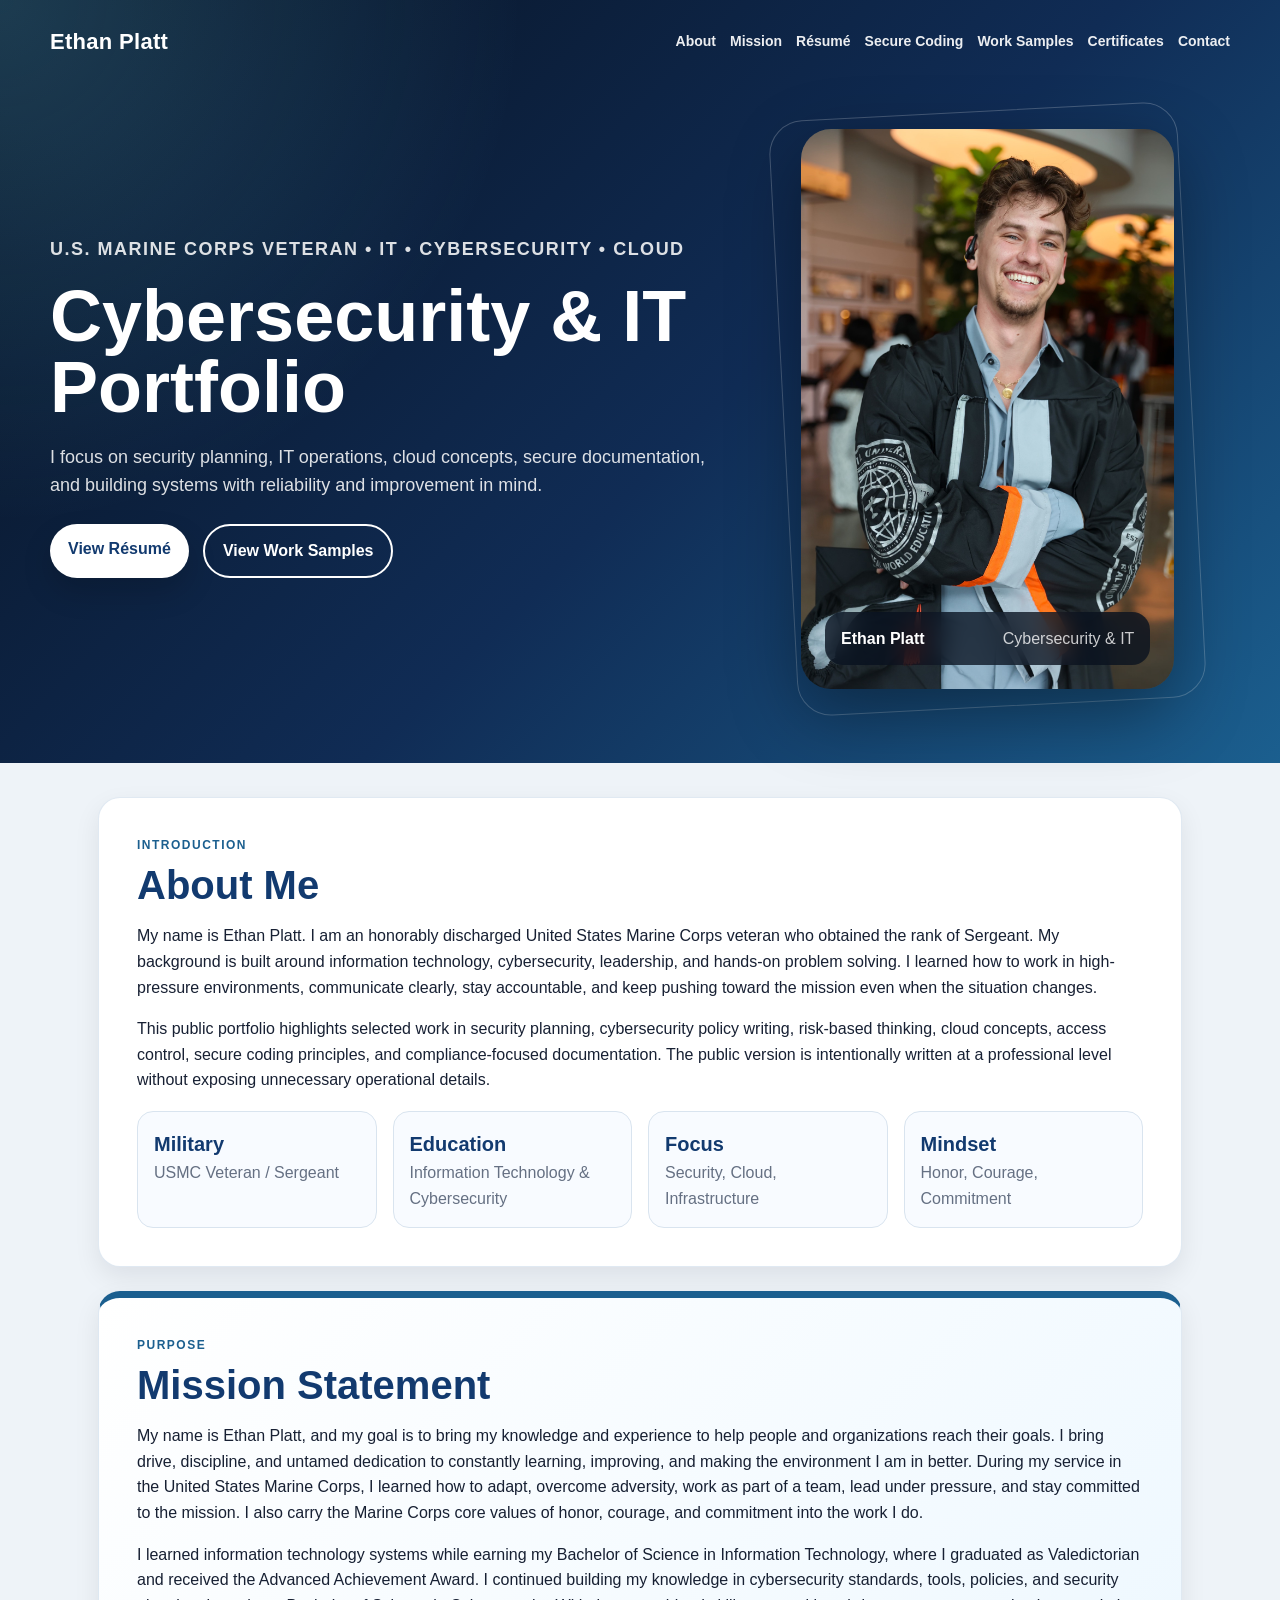
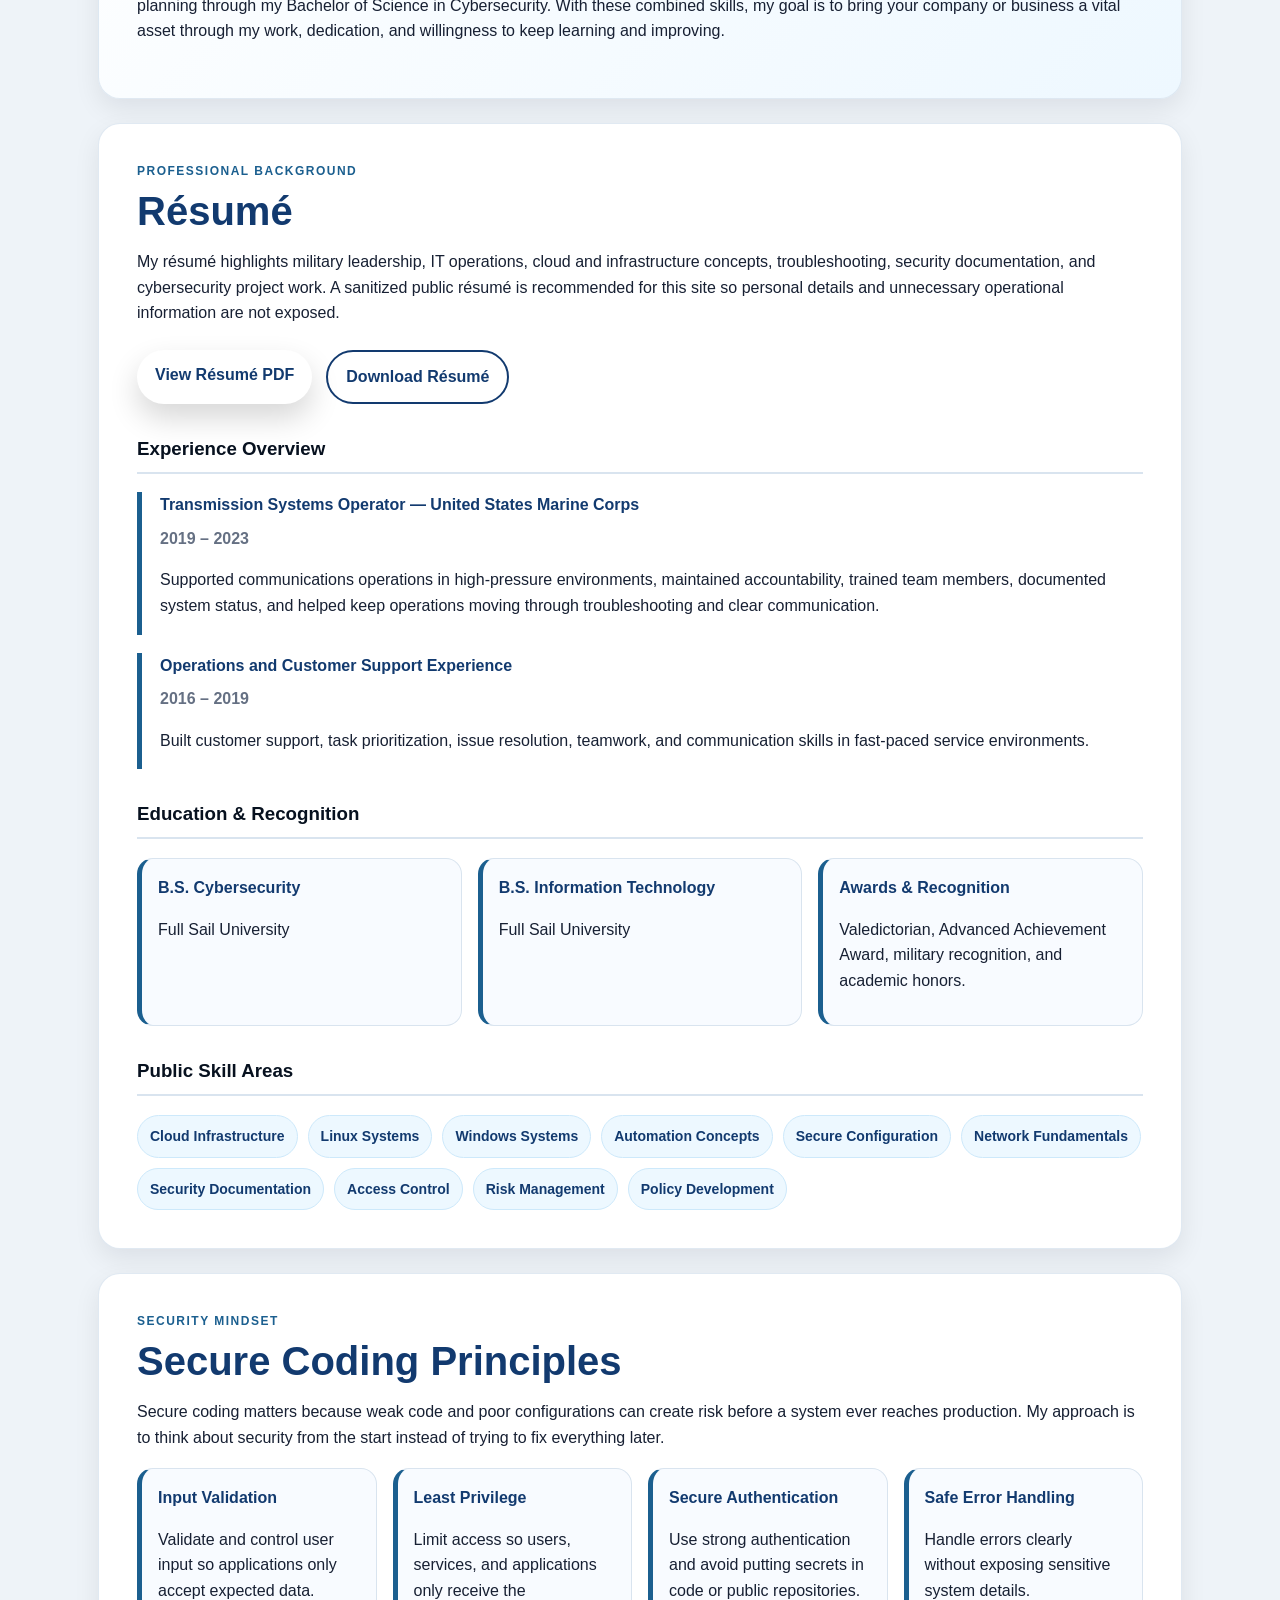
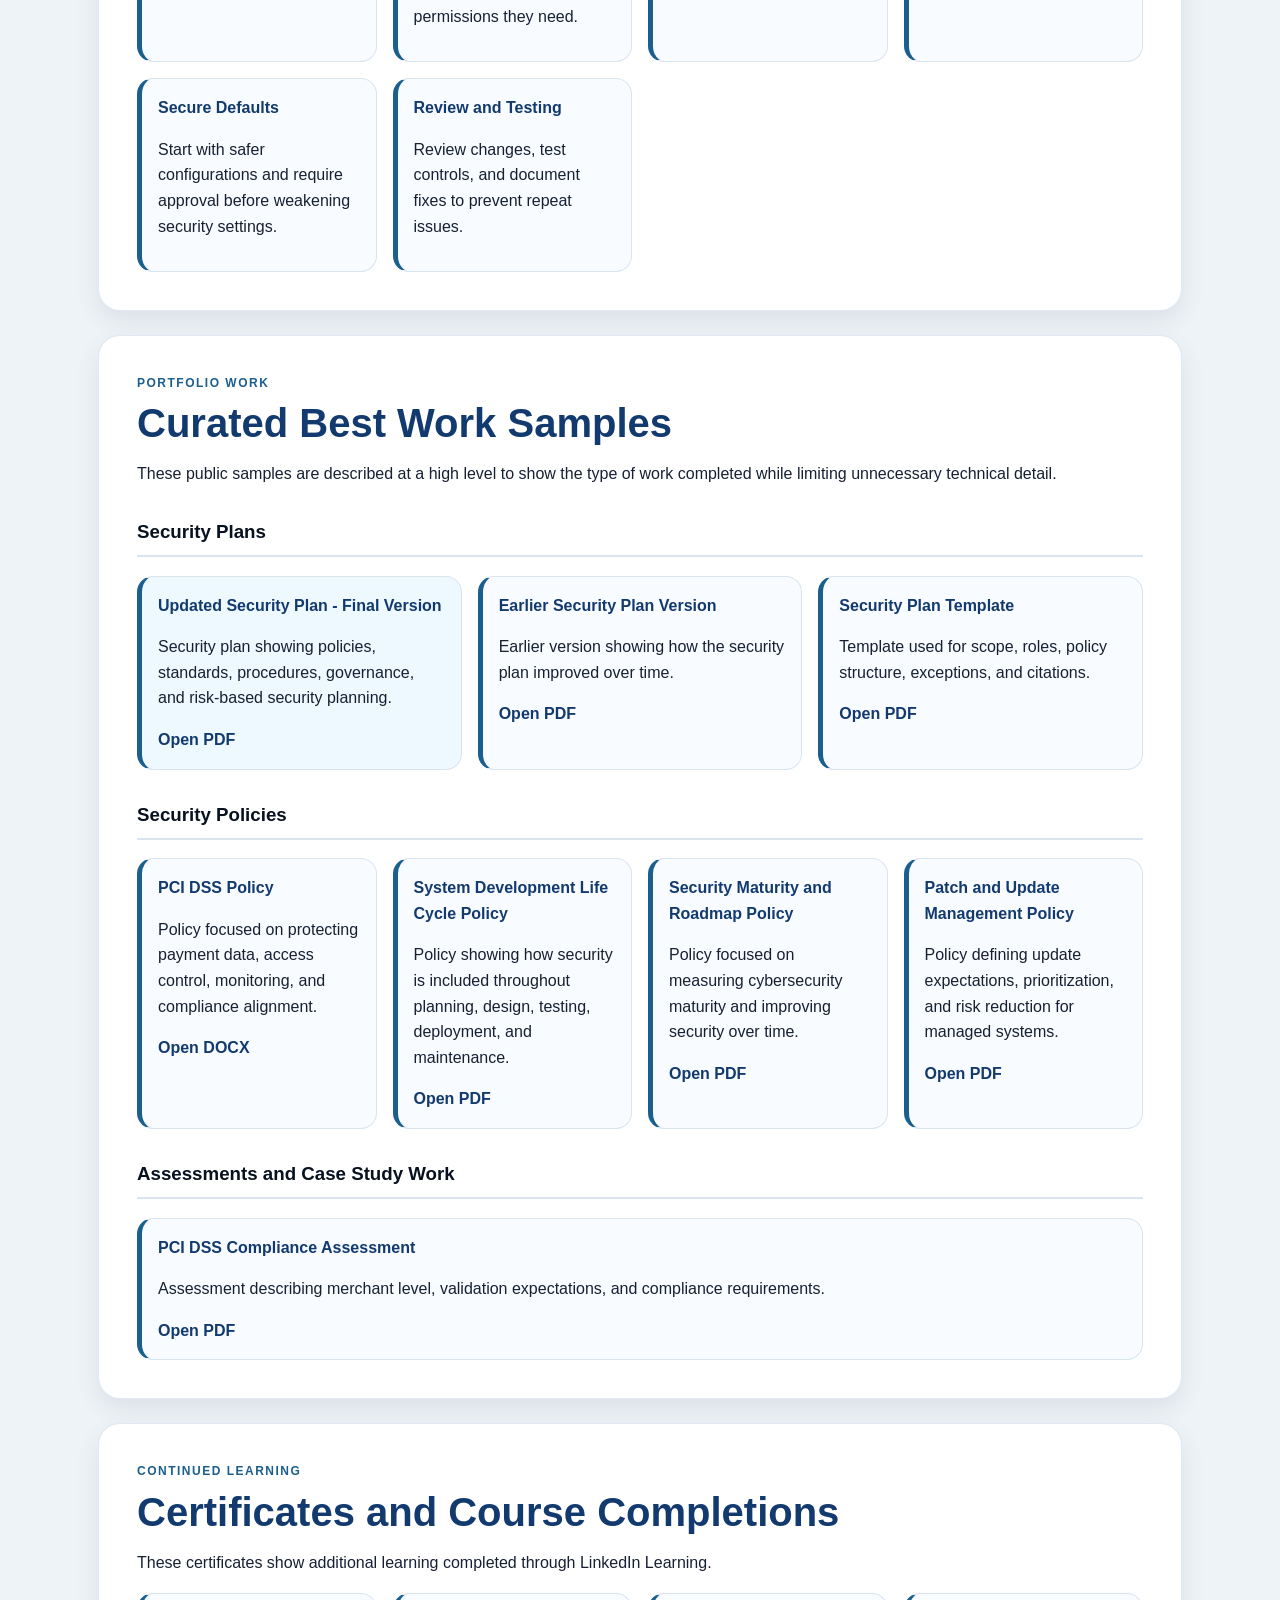
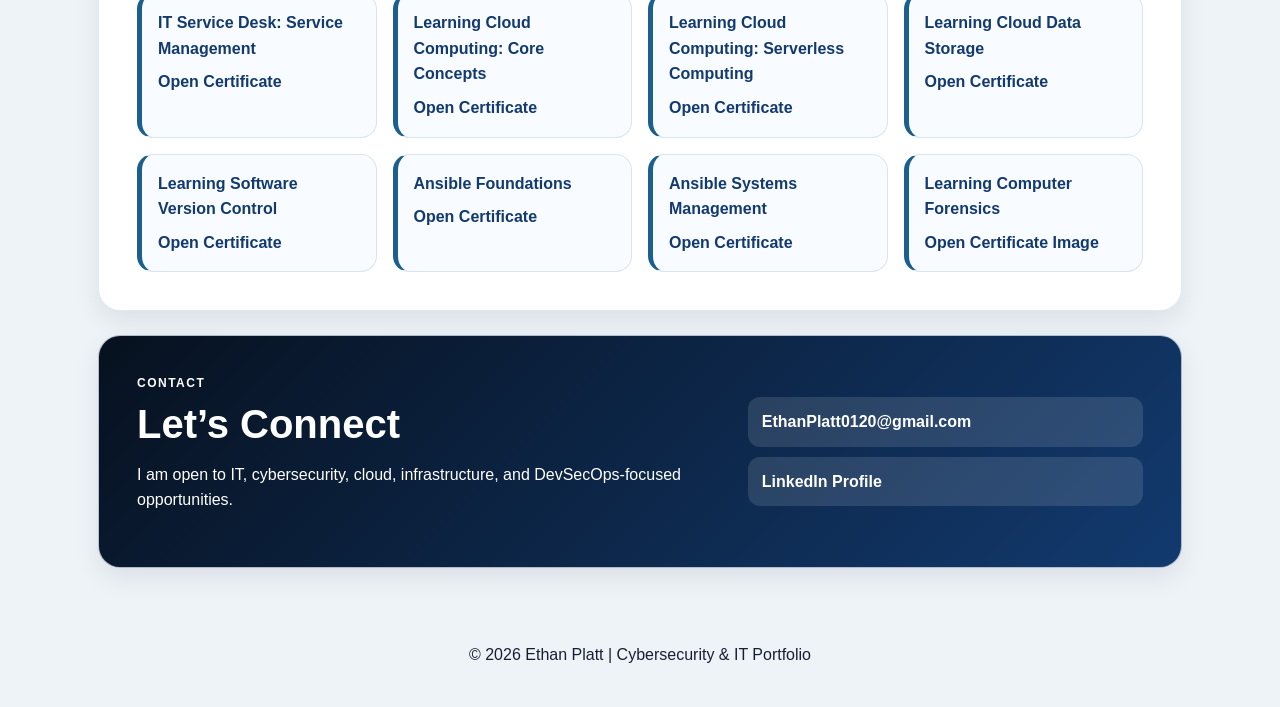
==== index.html @ 7f1f91c4 "Add files via upload" ====
<!DOCTYPE html>
<html lang="en">
<head>
  <meta charset="UTF-8" />
  <meta name="viewport" content="width=device-width, initial-scale=1.0" />
  <title>Ethan Platt | Cybersecurity & IT Portfolio</title>
  <meta name="description" content="Public cybersecurity and IT portfolio for Ethan Platt." />
  <link rel="stylesheet" href="style.css" />
</head>

<body>
  <header class="hero" id="top">
    <nav class="nav">
      <a class="brand" href="#top">Ethan Platt</a>
      <div class="nav-links">
        <a href="#about">About</a>
        <a href="#mission">Mission</a>
        <a href="#resume">Résumé</a>
        <a href="#secure-coding">Secure Coding</a>
        <a href="#work">Work Samples</a>
        <a href="#certificates">Certificates</a>
        <a href="#contact">Contact</a>
      </div>
    </nav>

    <section class="hero-grid">
      <div class="hero-text">
        <p class="eyebrow">U.S. Marine Corps Veteran • IT • Cybersecurity • Cloud</p>
        <h1>Cybersecurity & IT Portfolio</h1>
        <p>
          I focus on security planning, IT operations, cloud concepts, secure documentation,
          and building systems with reliability and improvement in mind.
        </p>
        <div class="hero-actions">
          <a class="btn primary" href="#resume">View Résumé</a>
          <a class="btn secondary" href="#work">View Work Samples</a>
        </div>
      </div>

      <div class="hero-photo-card">
        <img src="AT-7689.jpg" alt="Ethan Platt professional graduation photo" />
        <div class="photo-caption">
          <strong>Ethan Platt</strong>
          <span>Cybersecurity & IT</span>
        </div>
      </div>
    </section>
  </header>

  <main>
    <section id="about" class="card">
      <p class="section-kicker">Introduction</p>
      <h2>About Me</h2>
      <p>
        My name is Ethan Platt. I am an honorably discharged United States Marine Corps veteran
        who obtained the rank of Sergeant. My background is built around information technology,
        cybersecurity, leadership, and hands-on problem solving. I learned how to work in
        high-pressure environments, communicate clearly, stay accountable, and keep pushing toward
        the mission even when the situation changes.
      </p>
      <p>
        This public portfolio highlights selected work in security planning, cybersecurity policy writing,
        risk-based thinking, cloud concepts, access control, secure coding principles, and compliance-focused
        documentation. The public version is intentionally written at a professional level without exposing
        unnecessary operational details.
      </p>

      <div class="quick-grid">
        <div><strong>Military</strong><span>USMC Veteran / Sergeant</span></div>
        <div><strong>Education</strong><span>Information Technology & Cybersecurity</span></div>
        <div><strong>Focus</strong><span>Security, Cloud, Infrastructure</span></div>
        <div><strong>Mindset</strong><span>Honor, Courage, Commitment</span></div>
      </div>
    </section>

    <section id="mission" class="card accent-card">
      <p class="section-kicker">Purpose</p>
      <h2>Mission Statement</h2>
      <p>
        My name is Ethan Platt, and my goal is to bring my knowledge and experience to help people
        and organizations reach their goals. I bring drive, discipline, and untamed dedication to
        constantly learning, improving, and making the environment I am in better. During my service
        in the United States Marine Corps, I learned how to adapt, overcome adversity, work as part of
        a team, lead under pressure, and stay committed to the mission. I also carry the Marine Corps
        core values of honor, courage, and commitment into the work I do.
      </p>
      <p>
        I learned information technology systems while earning my Bachelor of Science in Information
        Technology, where I graduated as Valedictorian and received the Advanced Achievement Award.
        I continued building my knowledge in cybersecurity standards, tools, policies, and security
        planning through my Bachelor of Science in Cybersecurity. With these combined skills, my goal
        is to bring your company or business a vital asset through my work, dedication, and willingness
        to keep learning and improving.
      </p>
    </section>

    <section id="resume" class="card">
      <p class="section-kicker">Professional Background</p>
      <h2>Résumé</h2>
      <p>
        My résumé highlights military leadership, IT operations, cloud and infrastructure concepts,
        troubleshooting, security documentation, and cybersecurity project work. A sanitized public résumé
        is recommended for this site so personal details and unnecessary operational information are not exposed.
      </p>

      <div class="resume-buttons">
        <a class="btn primary" href="Ethan_Platt_Resume_2026_Full.pdf" target="_blank">View Résumé PDF</a>
        <a class="btn outline" href="Ethan_Platt_Resume_2026_Full.pdf" download>Download Résumé</a>
      </div>

      <h3>Experience Overview</h3>
      <div class="timeline">
        <article>
          <h4>Transmission Systems Operator — United States Marine Corps</h4>
          <span>2019 – 2023</span>
          <p>
            Supported communications operations in high-pressure environments, maintained accountability,
            trained team members, documented system status, and helped keep operations moving through
            troubleshooting and clear communication.
          </p>
        </article>
        <article>
          <h4>Operations and Customer Support Experience</h4>
          <span>2016 – 2019</span>
          <p>
            Built customer support, task prioritization, issue resolution, teamwork, and communication
            skills in fast-paced service environments.
          </p>
        </article>
      </div>

      <h3>Education & Recognition</h3>
      <div class="portfolio-grid">
        <article class="mini-card">
          <h4>B.S. Cybersecurity</h4>
          <p>Full Sail University</p>
        </article>
        <article class="mini-card">
          <h4>B.S. Information Technology</h4>
          <p>Full Sail University</p>
        </article>
        <article class="mini-card">
          <h4>Awards & Recognition</h4>
          <p>Valedictorian, Advanced Achievement Award, military recognition, and academic honors.</p>
        </article>
      </div>

      <h3>Public Skill Areas</h3>
      <div class="skill-cloud">
        <span>Cloud Infrastructure</span>
        <span>Linux Systems</span>
        <span>Windows Systems</span>
        <span>Automation Concepts</span>
        <span>Secure Configuration</span>
        <span>Network Fundamentals</span>
        <span>Security Documentation</span>
        <span>Access Control</span>
        <span>Risk Management</span>
        <span>Policy Development</span>
      </div>
    </section>

    <section id="secure-coding" class="card">
      <p class="section-kicker">Security Mindset</p>
      <h2>Secure Coding Principles</h2>
      <p>
        Secure coding matters because weak code and poor configurations can create risk before a system
        ever reaches production. My approach is to think about security from the start instead of trying
        to fix everything later.
      </p>

      <div class="portfolio-grid">
        <article class="mini-card">
          <h4>Input Validation</h4>
          <p>Validate and control user input so applications only accept expected data.</p>
        </article>
        <article class="mini-card">
          <h4>Least Privilege</h4>
          <p>Limit access so users, services, and applications only receive the permissions they need.</p>
        </article>
        <article class="mini-card">
          <h4>Secure Authentication</h4>
          <p>Use strong authentication and avoid putting secrets in code or public repositories.</p>
        </article>
        <article class="mini-card">
          <h4>Safe Error Handling</h4>
          <p>Handle errors clearly without exposing sensitive system details.</p>
        </article>
        <article class="mini-card">
          <h4>Secure Defaults</h4>
          <p>Start with safer configurations and require approval before weakening security settings.</p>
        </article>
        <article class="mini-card">
          <h4>Review and Testing</h4>
          <p>Review changes, test controls, and document fixes to prevent repeat issues.</p>
        </article>
      </div>
    </section>

    <section id="work" class="card">
      <p class="section-kicker">Portfolio Work</p>
      <h2>Curated Best Work Samples</h2>
      <p>
        These public samples are described at a high level to show the type of work completed while
        limiting unnecessary technical detail.
      </p>

      <h3>Security Plans</h3>
      <div class="portfolio-grid">
        <article class="mini-card featured">
          <h4>Updated Security Plan - Final Version</h4>
          <p>Security plan showing policies, standards, procedures, governance, and risk-based security planning.</p>
          <a href="Group2_security_plan_week4.pdf" target="_blank">Open PDF</a>
        </article>
        <article class="mini-card">
          <h4>Earlier Security Plan Version</h4>
          <p>Earlier version showing how the security plan improved over time.</p>
          <a href="Group2_Security_Plan_Week1.pdf" target="_blank">Open PDF</a>
        </article>
        <article class="mini-card">
          <h4>Security Plan Template</h4>
          <p>Template used for scope, roles, policy structure, exceptions, and citations.</p>
          <a href="Security_Plan_Template.pdf" target="_blank">Open PDF</a>
        </article>
      </div>

      <h3>Security Policies</h3>
      <div class="portfolio-grid">
        <article class="mini-card">
          <h4>PCI DSS Policy</h4>
          <p>Policy focused on protecting payment data, access control, monitoring, and compliance alignment.</p>
          <a href="Group2_PCI_DSS_Policy.docx" target="_blank">Open DOCX</a>
        </article>
        <article class="mini-card">
          <h4>System Development Life Cycle Policy</h4>
          <p>Policy showing how security is included throughout planning, design, testing, deployment, and maintenance.</p>
          <a href="PlattEthan_SDLC_Policy.pdf" target="_blank">Open PDF</a>
        </article>
        <article class="mini-card">
          <h4>Security Maturity and Roadmap Policy</h4>
          <p>Policy focused on measuring cybersecurity maturity and improving security over time.</p>
          <a href="PlattEthan_MaturityRoadmap_Policy.pdf" target="_blank">Open PDF</a>
        </article>
        <article class="mini-card">
          <h4>Patch and Update Management Policy</h4>
          <p>Policy defining update expectations, prioritization, and risk reduction for managed systems.</p>
          <a href="PlattEthan_PatchAndUpdate_Policy.pdf" target="_blank">Open PDF</a>
        </article>
      </div>

      <h3>Assessments and Case Study Work</h3>
      <div class="portfolio-grid">
        <article class="mini-card">
          <h4>PCI DSS Compliance Assessment</h4>
          <p>Assessment describing merchant level, validation expectations, and compliance requirements.</p>
          <a href="PlattEthan_Assignment3.pdf" target="_blank">Open PDF</a>
        </article>
      </div>
    </section>

    <section id="certificates" class="card">
      <p class="section-kicker">Continued Learning</p>
      <h2>Certificates and Course Completions</h2>
      <p>These certificates show additional learning completed through LinkedIn Learning.</p>

      <div class="portfolio-grid">
        <article class="mini-card"><h4>IT Service Desk: Service Management</h4><a href="CertificateOfCompletion_IT Service Desk Service Management.pdf" target="_blank">Open Certificate</a></article>
        <article class="mini-card"><h4>Learning Cloud Computing: Core Concepts</h4><a href="CertificateOfCompletion_Learning Cloud Computing Core Concepts 2019.pdf" target="_blank">Open Certificate</a></article>
        <article class="mini-card"><h4>Learning Cloud Computing: Serverless Computing</h4><a href="CertificateOfCompletion_Learning Cloud Computing Serverless Computing.pdf" target="_blank">Open Certificate</a></article>
        <article class="mini-card"><h4>Learning Cloud Data Storage</h4><a href="CertificateOfCompletion_Learning Cloud Data Storage.pdf" target="_blank">Open Certificate</a></article>
        <article class="mini-card"><h4>Learning Software Version Control</h4><a href="CertificateOfCompletion_Learning Software Version Control 2012.pdf" target="_blank">Open Certificate</a></article>
        <article class="mini-card"><h4>Ansible Foundations</h4><a href="CertificateOfCompletion_Red Hat Certified Engineer EX294 Cert Prep 1 Foundations of Ansible.pdf" target="_blank">Open Certificate</a></article>
        <article class="mini-card"><h4>Ansible Systems Management</h4><a href="CertificateOfCompletion_Red Hat Certified Engineer EX294 Cert Prep 3 Managing Systems with Ansible.pdf" target="_blank">Open Certificate</a></article>
        <article class="mini-card"><h4>Learning Computer Forensics</h4><a href="Screenshot 2025-08-10 at 10.28.37 AM.png" target="_blank">Open Certificate Image</a></article>
      </div>
    </section>

    <section id="contact" class="contact-card">
      <div>
        <p class="section-kicker">Contact</p>
        <h2>Let’s Connect</h2>
        <p>I am open to IT, cybersecurity, cloud, infrastructure, and DevSecOps-focused opportunities.</p>
      </div>
      <div class="contact-links">
        <a href="mailto:EthanPlatt0120@gmail.com">EthanPlatt0120@gmail.com</a>
        <a href="https://linkedin.com/in/ethan-platt-b5404a274" target="_blank">LinkedIn Profile</a>
      </div>
    </section>
  </main>

  <footer>
    <p>© 2026 Ethan Platt | Cybersecurity & IT Portfolio</p>
  </footer>
</body>
</html>
---- style.css ----
* {
  box-sizing: border-box;
}

:root {
  --bg: #07111f;
  --card: #ffffff;
  --text: #172033;
  --muted: #657083;
  --blue: #1b5f8f;
  --blue-dark: #123a6f;
  --soft: #eef3f8;
  --border: #d9e4ef;
  --accent: #68d4ff;
}

html {
  scroll-behavior: smooth;
}

body {
  margin: 0;
  font-family: Arial, Helvetica, sans-serif;
  line-height: 1.6;
  background: var(--soft);
  color: var(--text);
}

a {
  color: var(--blue-dark);
  font-weight: 700;
  text-decoration: none;
}

a:hover {
  text-decoration: underline;
}

.hero {
  background:
    radial-gradient(circle at top left, rgba(104, 212, 255, 0.22), transparent 35%),
    linear-gradient(135deg, #07111f, #102c55 55%, #1b5f8f);
  color: #ffffff;
  padding: 24px;
}

.nav {
  max-width: 1180px;
  margin: 0 auto;
  display: flex;
  align-items: center;
  justify-content: space-between;
  gap: 16px;
}

.brand {
  color: #ffffff;
  font-size: 22px;
  letter-spacing: 0.3px;
}

.nav-links {
  display: flex;
  flex-wrap: wrap;
  gap: 14px;
}

.nav-links a {
  color: #ffffff;
  font-size: 14px;
  opacity: 0.92;
}

.hero-grid {
  max-width: 1180px;
  margin: 70px auto 50px;
  display: grid;
  grid-template-columns: minmax(0, 1.15fr) minmax(280px, 0.85fr);
  gap: 40px;
  align-items: center;
}

.eyebrow,
.section-kicker {
  text-transform: uppercase;
  letter-spacing: 1.5px;
  font-size: 12px;
  font-weight: 800;
}

.hero-text h1 {
  font-size: clamp(42px, 7vw, 72px);
  line-height: 0.98;
  margin: 12px 0 20px;
}

.hero-text p {
  max-width: 700px;
  font-size: 18px;
  color: rgba(255, 255, 255, 0.86);
}

.hero-actions,
.resume-buttons {
  display: flex;
  flex-wrap: wrap;
  gap: 14px;
  margin: 24px 0;
}

.btn {
  display: inline-block;
  padding: 12px 18px;
  border-radius: 999px;
  transition: transform 0.2s ease, box-shadow 0.2s ease;
}

.btn:hover {
  transform: translateY(-2px);
  text-decoration: none;
}

.btn.primary {
  background: #ffffff;
  color: var(--blue-dark);
  box-shadow: 0 14px 30px rgba(0,0,0,0.16);
}

.btn.secondary,
.btn.outline {
  border: 2px solid currentColor;
}

.btn.secondary {
  color: #ffffff;
}

.btn.outline {
  color: var(--blue-dark);
}

.hero-photo-card {
  position: relative;
  max-width: 420px;
  margin: 0 auto;
}

.hero-photo-card::before {
  content: "";
  position: absolute;
  inset: -18px;
  border: 1px solid rgba(255,255,255,0.22);
  border-radius: 34px;
  transform: rotate(-3deg);
}

.hero-photo-card img {
  position: relative;
  display: block;
  width: 100%;
  max-height: 560px;
  object-fit: cover;
  object-position: center top;
  border-radius: 30px;
  box-shadow: 0 24px 70px rgba(0,0,0,0.38);
}

.photo-caption {
  position: absolute;
  left: 24px;
  right: 24px;
  bottom: 24px;
  padding: 14px 16px;
  border-radius: 18px;
  background: rgba(7, 17, 31, 0.76);
  backdrop-filter: blur(12px);
  display: flex;
  justify-content: space-between;
  gap: 10px;
}

.photo-caption span {
  color: rgba(255,255,255,0.78);
}

main {
  max-width: 1120px;
  margin: 34px auto;
  padding: 0 18px;
}

.card,
.contact-card {
  background: var(--card);
  padding: clamp(24px, 4vw, 38px);
  margin-bottom: 24px;
  border-radius: 22px;
  box-shadow: 0 10px 26px rgba(7, 17, 31, 0.08);
  border: 1px solid rgba(217, 228, 239, 0.8);
}

.accent-card {
  background: linear-gradient(135deg, #ffffff, #eef8ff);
  border-top: 7px solid var(--blue);
}

.section-kicker {
  color: var(--blue);
  margin: 0 0 8px;
}

h2 {
  margin: 0 0 14px;
  color: var(--blue-dark);
  font-size: clamp(28px, 4vw, 40px);
  line-height: 1.1;
}

h3 {
  margin-top: 30px;
  padding-bottom: 8px;
  color: #07111f;
  border-bottom: 2px solid var(--border);
}

h4 {
  color: var(--blue-dark);
  margin: 0 0 8px;
}

p {
  color: var(--text);
}

.quick-grid,
.portfolio-grid {
  display: grid;
  grid-template-columns: repeat(auto-fit, minmax(230px, 1fr));
  gap: 16px;
  margin-top: 18px;
}

.quick-grid div,
.mini-card {
  background: #f8fbff;
  border: 1px solid var(--border);
  border-radius: 16px;
  padding: 16px;
}

.quick-grid strong {
  display: block;
  color: var(--blue-dark);
  font-size: 20px;
}

.quick-grid span {
  color: var(--muted);
}

.mini-card {
  border-left: 5px solid var(--blue);
}

.mini-card.featured {
  background: #edf8ff;
}

.timeline {
  display: grid;
  gap: 18px;
}

.timeline article {
  border-left: 5px solid var(--blue);
  padding-left: 18px;
}

.timeline span {
  display: block;
  color: var(--muted);
  font-weight: 700;
  margin-bottom: 8px;
}

.skill-cloud {
  display: flex;
  flex-wrap: wrap;
  gap: 10px;
  margin-top: 16px;
}

.skill-cloud span {
  padding: 9px 12px;
  border-radius: 999px;
  background: #edf8ff;
  border: 1px solid #cde9fb;
  color: var(--blue-dark);
  font-weight: 700;
  font-size: 14px;
}

.contact-card {
  display: grid;
  grid-template-columns: 1.2fr 0.8fr;
  gap: 18px;
  align-items: center;
  background: linear-gradient(135deg, #07111f, #123a6f);
  color: #ffffff;
}

.contact-card h2,
.contact-card p,
.contact-card .section-kicker {
  color: #ffffff;
}

.contact-links {
  display: grid;
  gap: 10px;
}

.contact-links a {
  color: #ffffff;
  background: rgba(255,255,255,0.12);
  padding: 12px 14px;
  border-radius: 12px;
}

footer {
  text-align: center;
  color: var(--muted);
  padding: 24px;
}

@media (max-width: 850px) {
  .nav,
  .contact-card {
    grid-template-columns: 1fr;
  }

  .nav {
    align-items: flex-start;
    flex-direction: column;
  }

  .hero-grid {
    grid-template-columns: 1fr;
    margin-top: 40px;
  }

  .hero-photo-card {
    max-width: 340px;
  }

  .photo-caption {
    position: static;
    margin-top: 12px;
  }
}
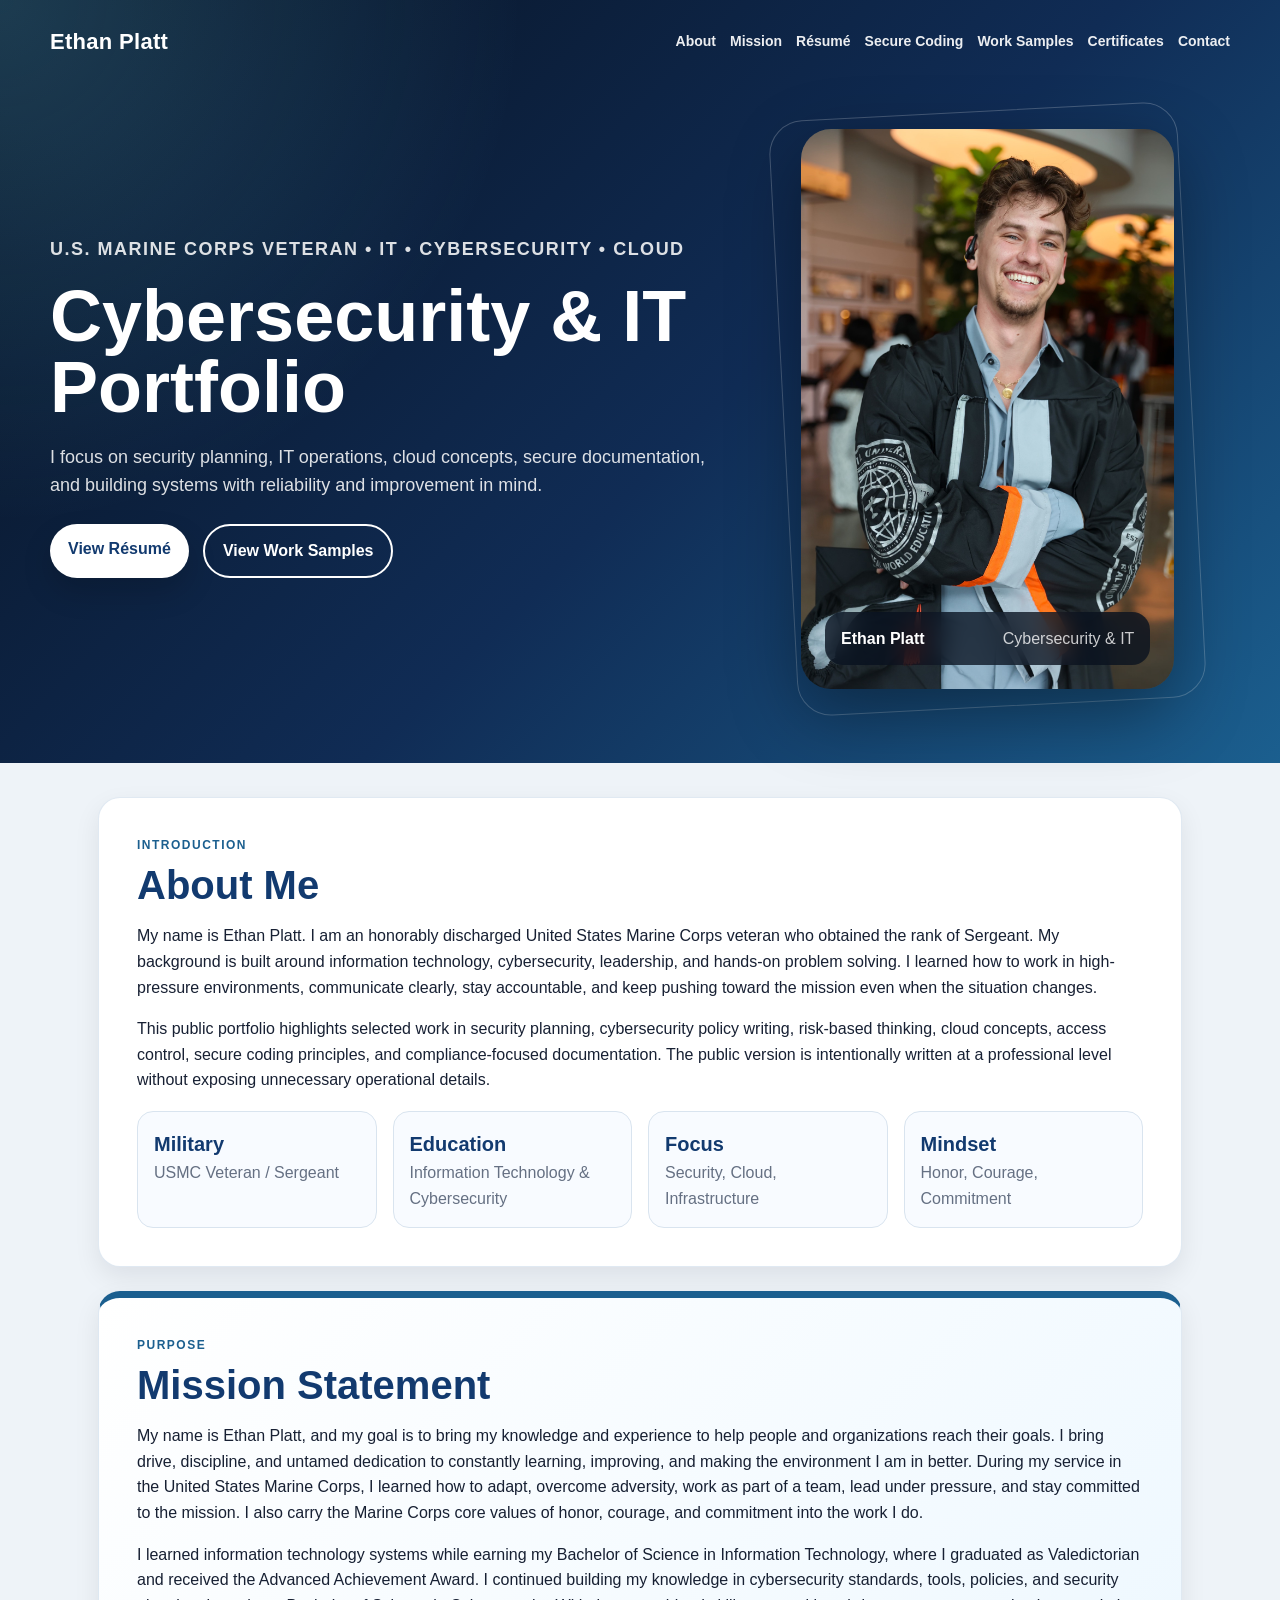
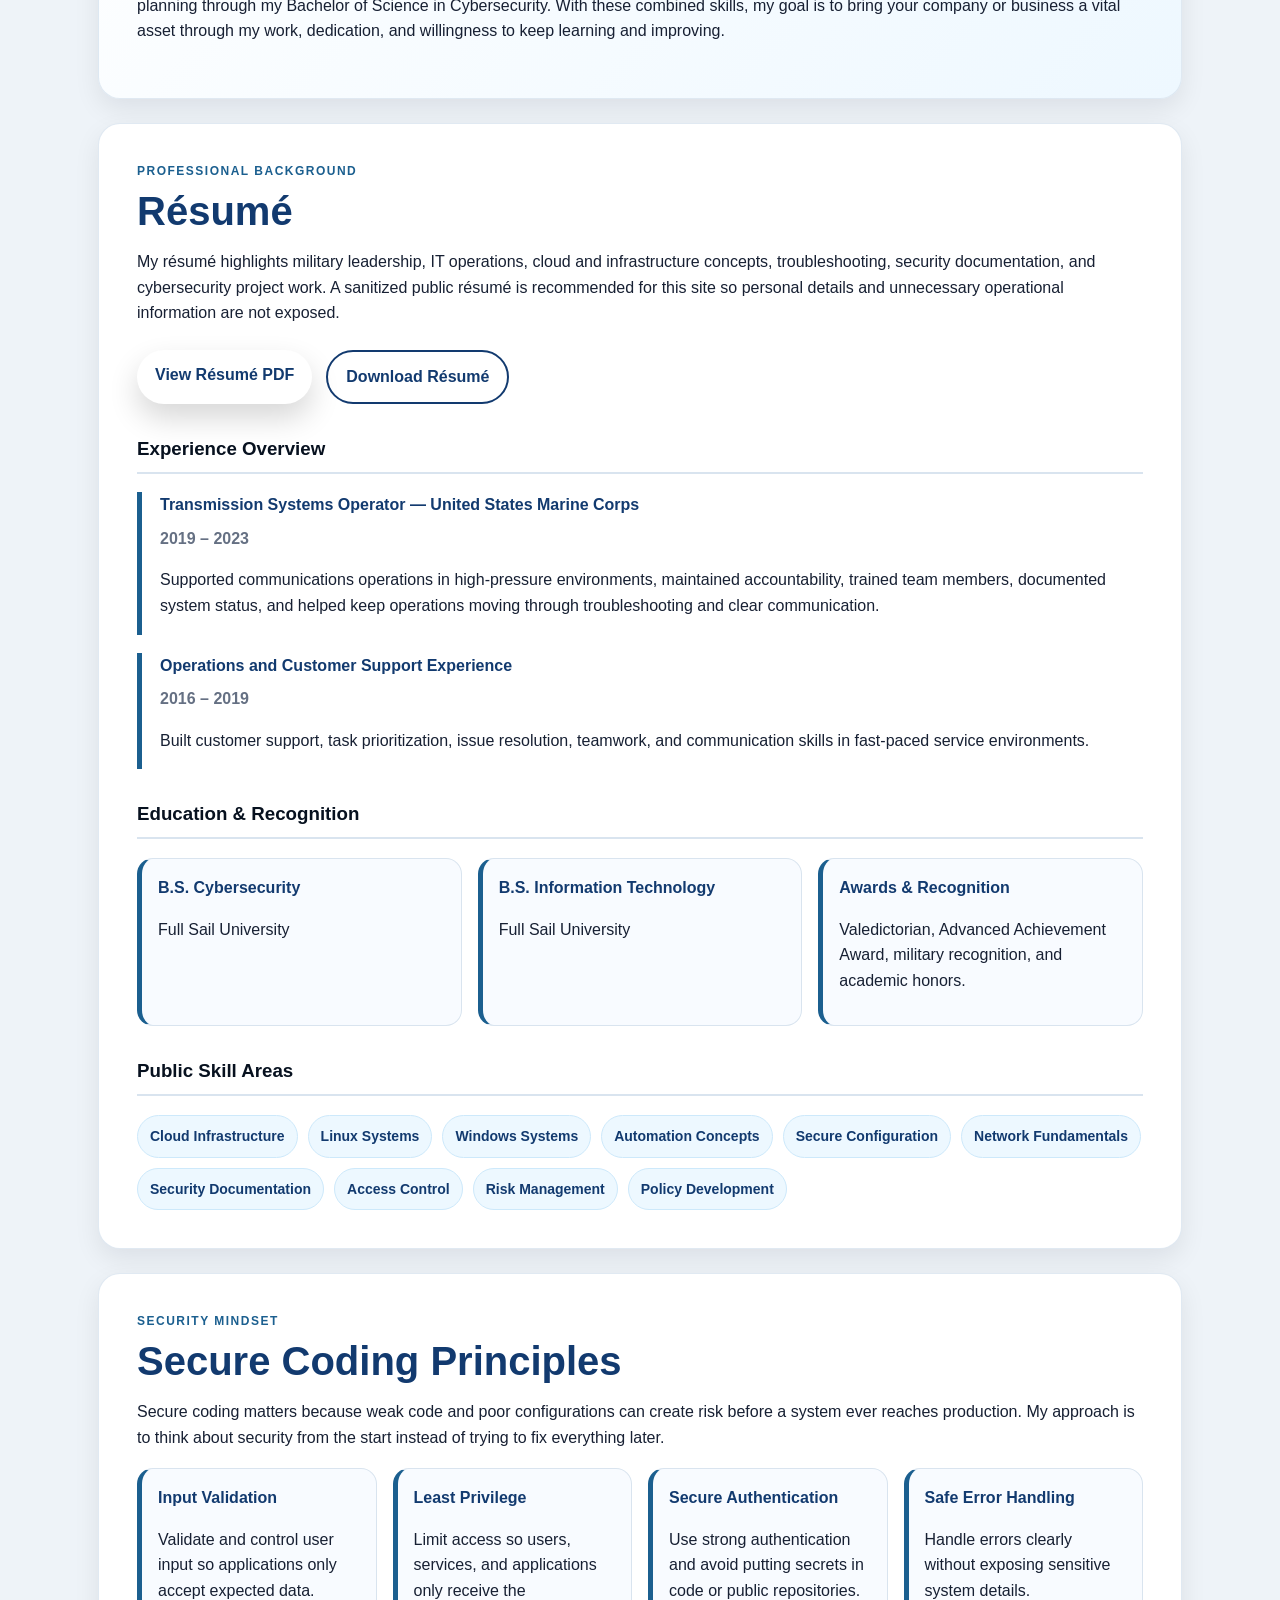
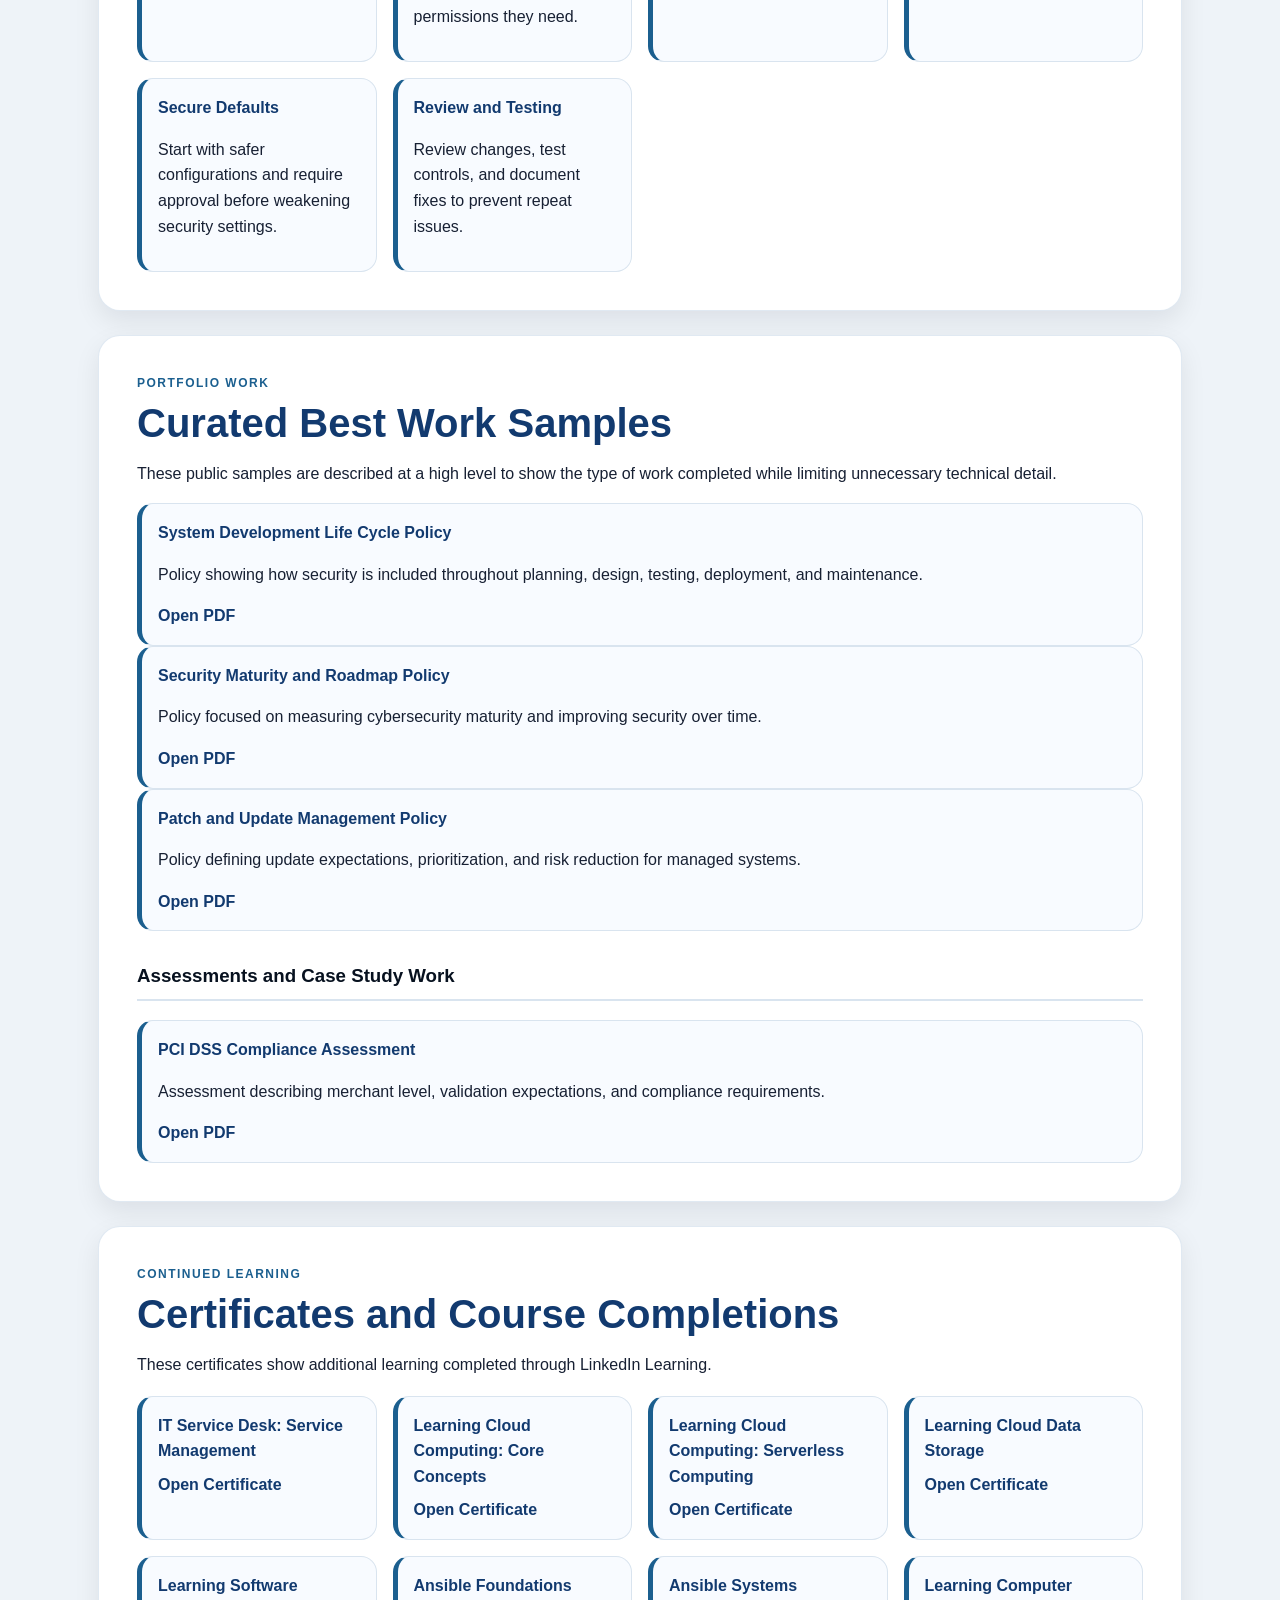
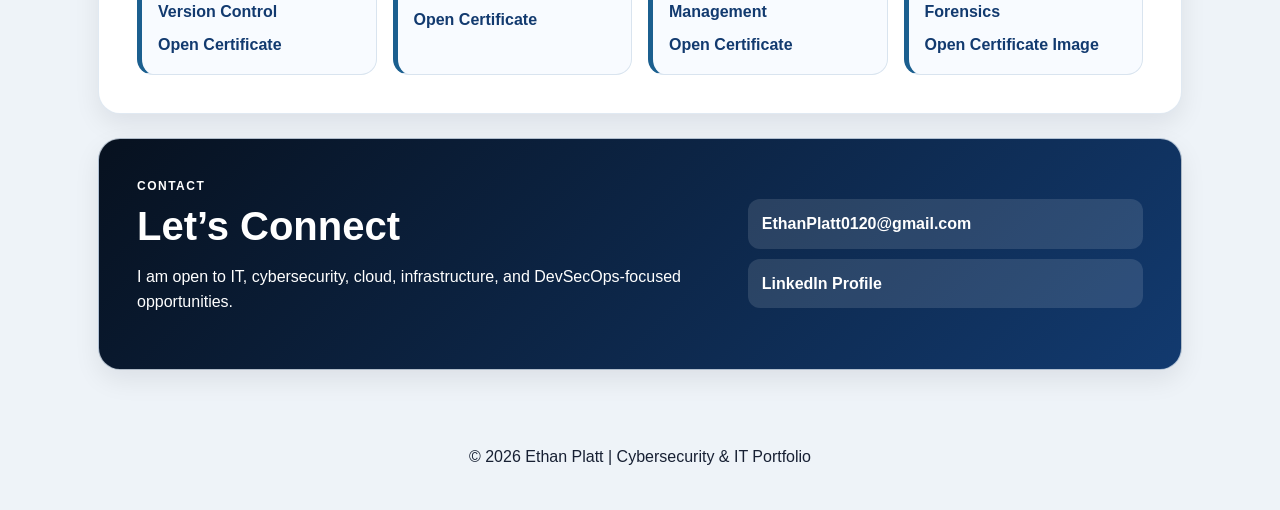
==== commit 4fe04a4a: "Update index.html" ====
--- a/index.html
+++ b/index.html
@@ -205,31 +205,9 @@
         limiting unnecessary technical detail.
       </p>
 
-      <h3>Security Plans</h3>
-      <div class="portfolio-grid">
-        <article class="mini-card featured">
-          <h4>Updated Security Plan - Final Version</h4>
-          <p>Security plan showing policies, standards, procedures, governance, and risk-based security planning.</p>
-          <a href="Group2_security_plan_week4.pdf" target="_blank">Open PDF</a>
-        </article>
-        <article class="mini-card">
-          <h4>Earlier Security Plan Version</h4>
-          <p>Earlier version showing how the security plan improved over time.</p>
-          <a href="Group2_Security_Plan_Week1.pdf" target="_blank">Open PDF</a>
-        </article>
-        <article class="mini-card">
-          <h4>Security Plan Template</h4>
-          <p>Template used for scope, roles, policy structure, exceptions, and citations.</p>
-          <a href="Security_Plan_Template.pdf" target="_blank">Open PDF</a>
-        </article>
-      </div>
-
-      <h3>Security Policies</h3>
-      <div class="portfolio-grid">
-        <article class="mini-card">
-          <h4>PCI DSS Policy</h4>
-          <p>Policy focused on protecting payment data, access control, monitoring, and compliance alignment.</p>
-          <a href="Group2_PCI_DSS_Policy.docx" target="_blank">Open DOCX</a>
+    
+      </div>
+
         </article>
         <article class="mini-card">
           <h4>System Development Life Cycle Policy</h4>
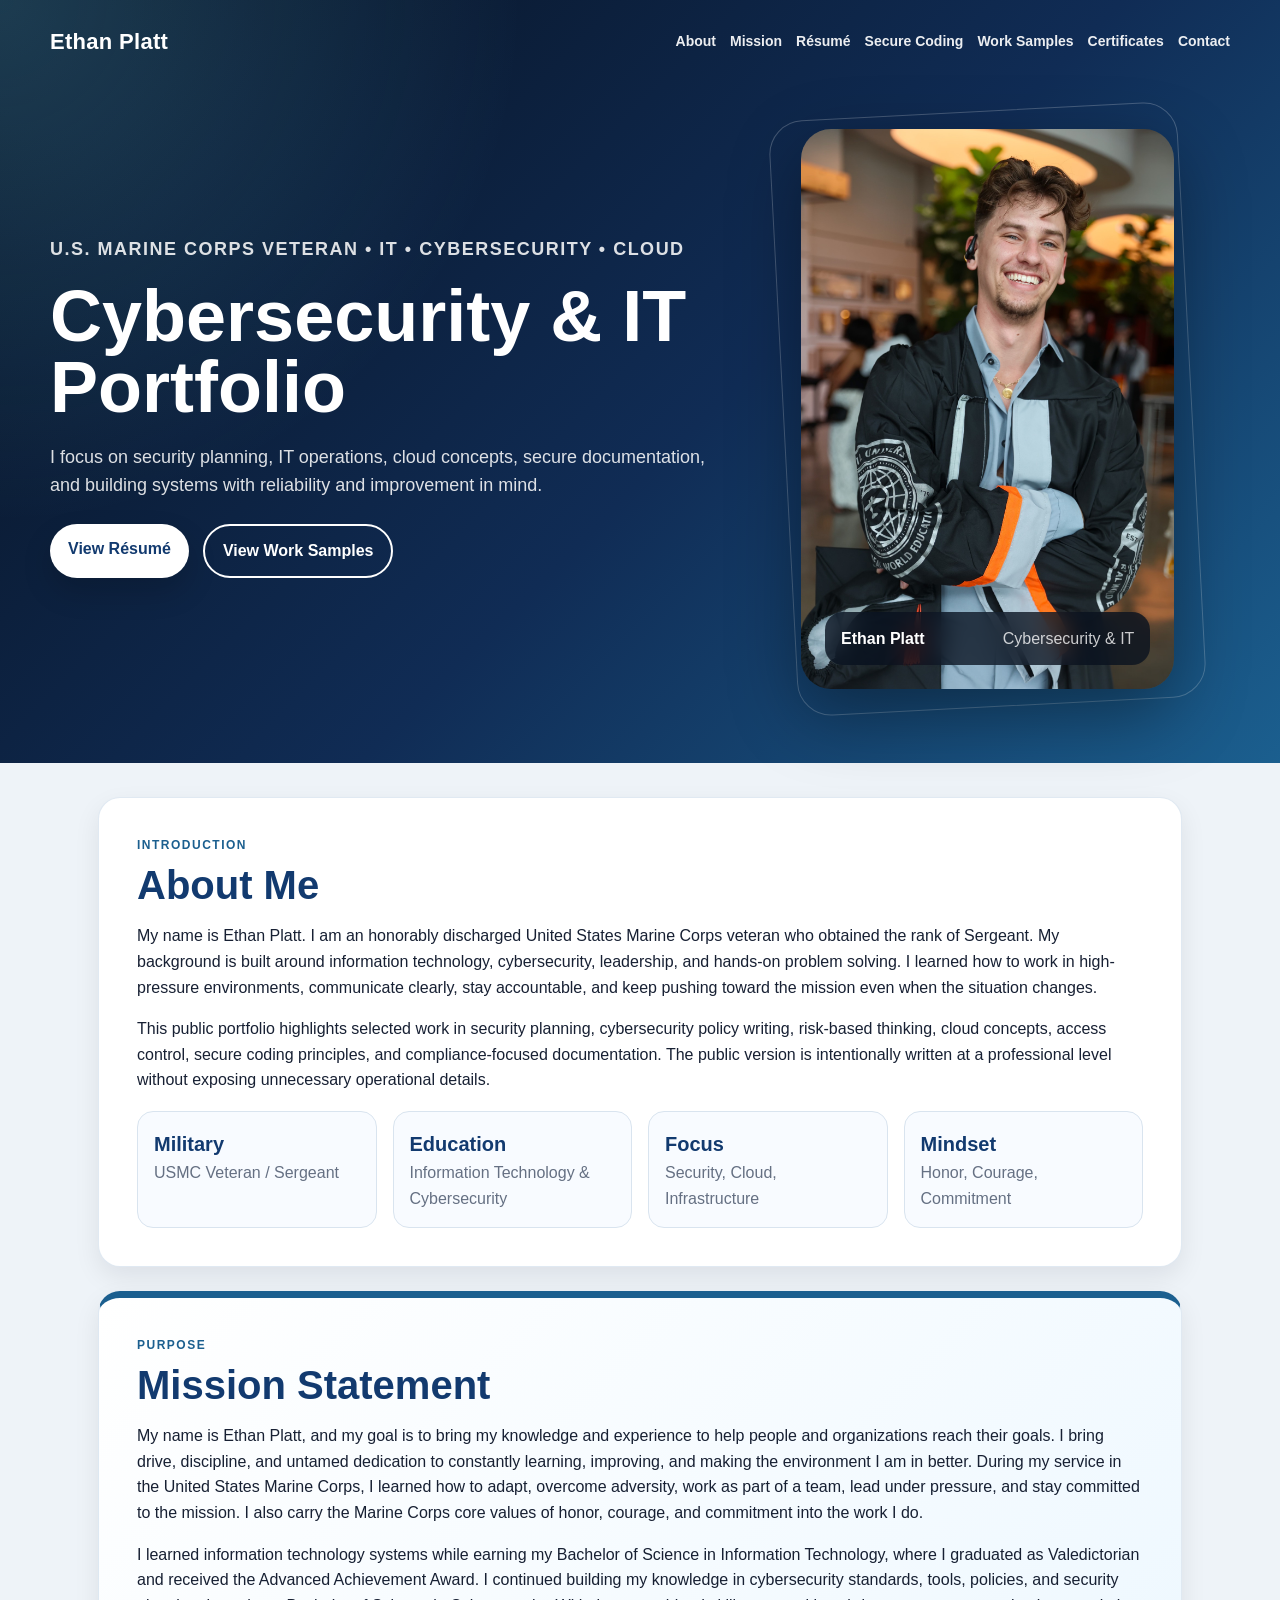
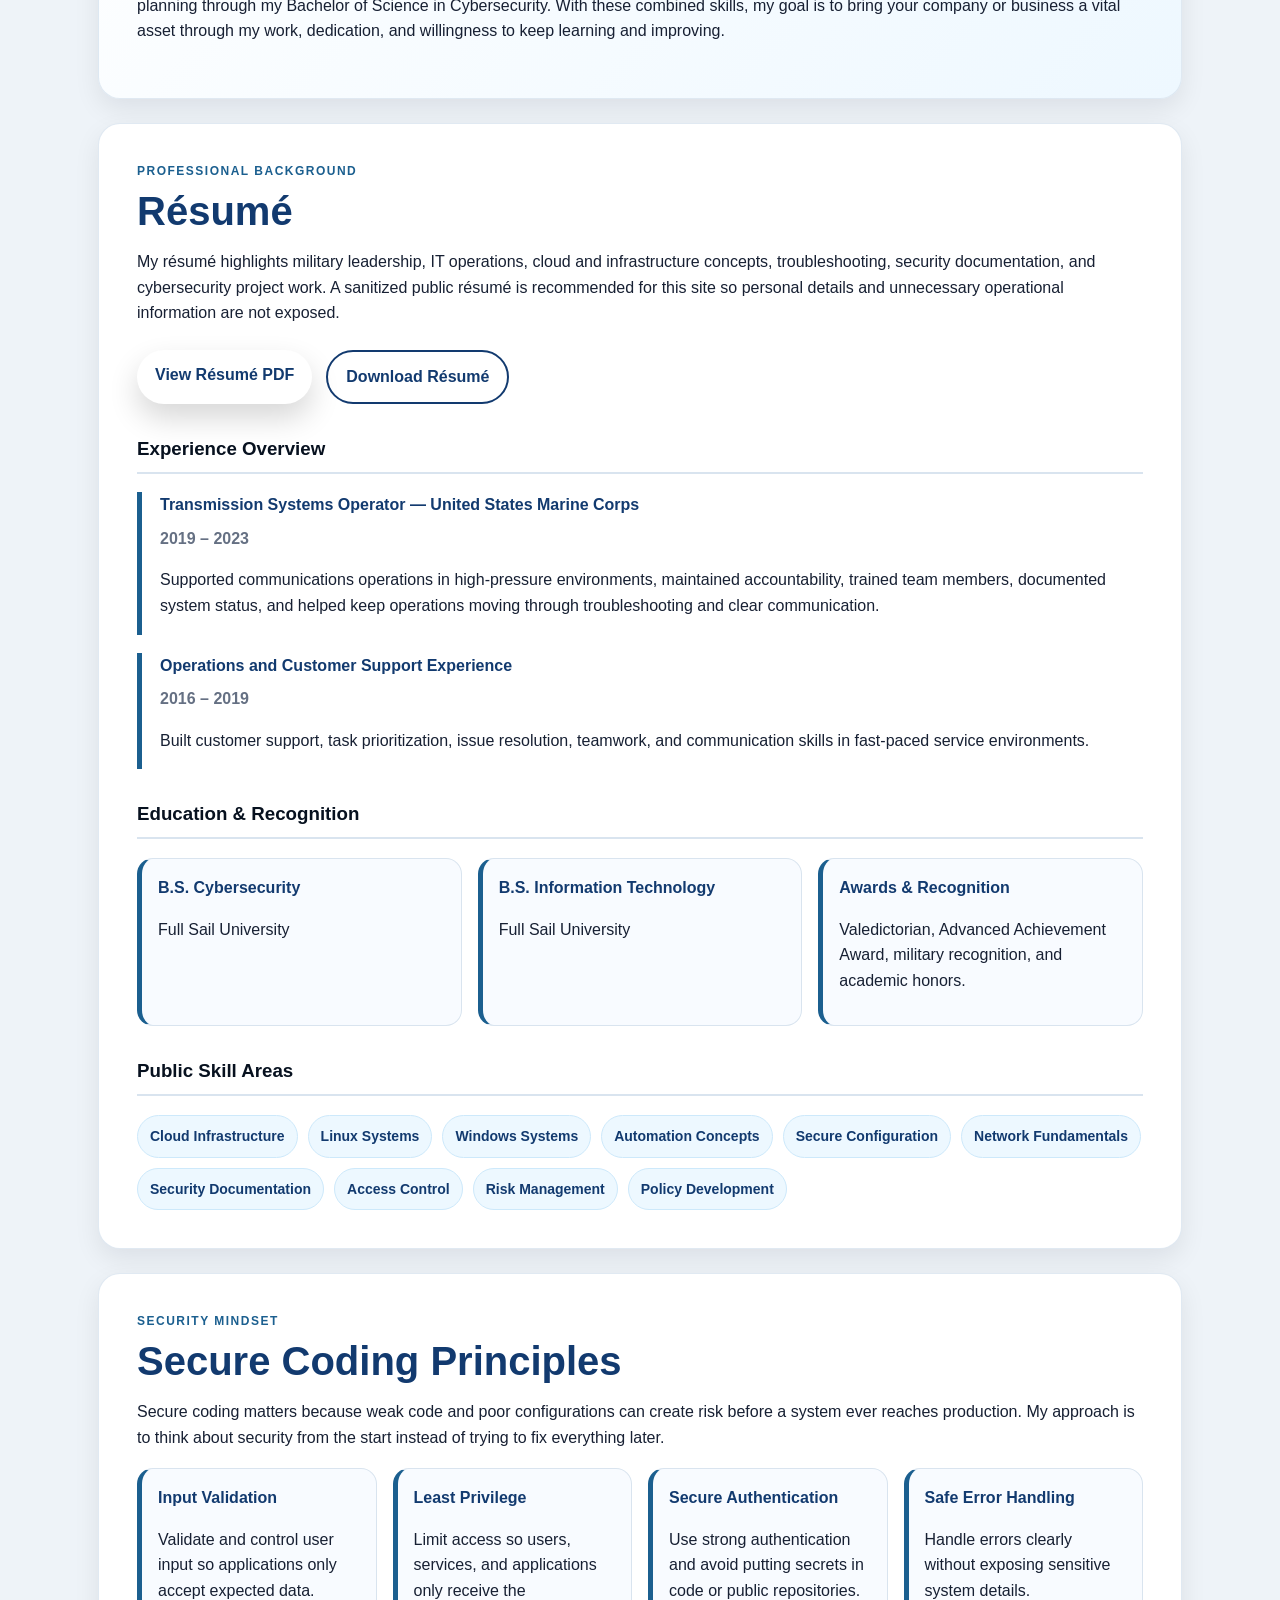
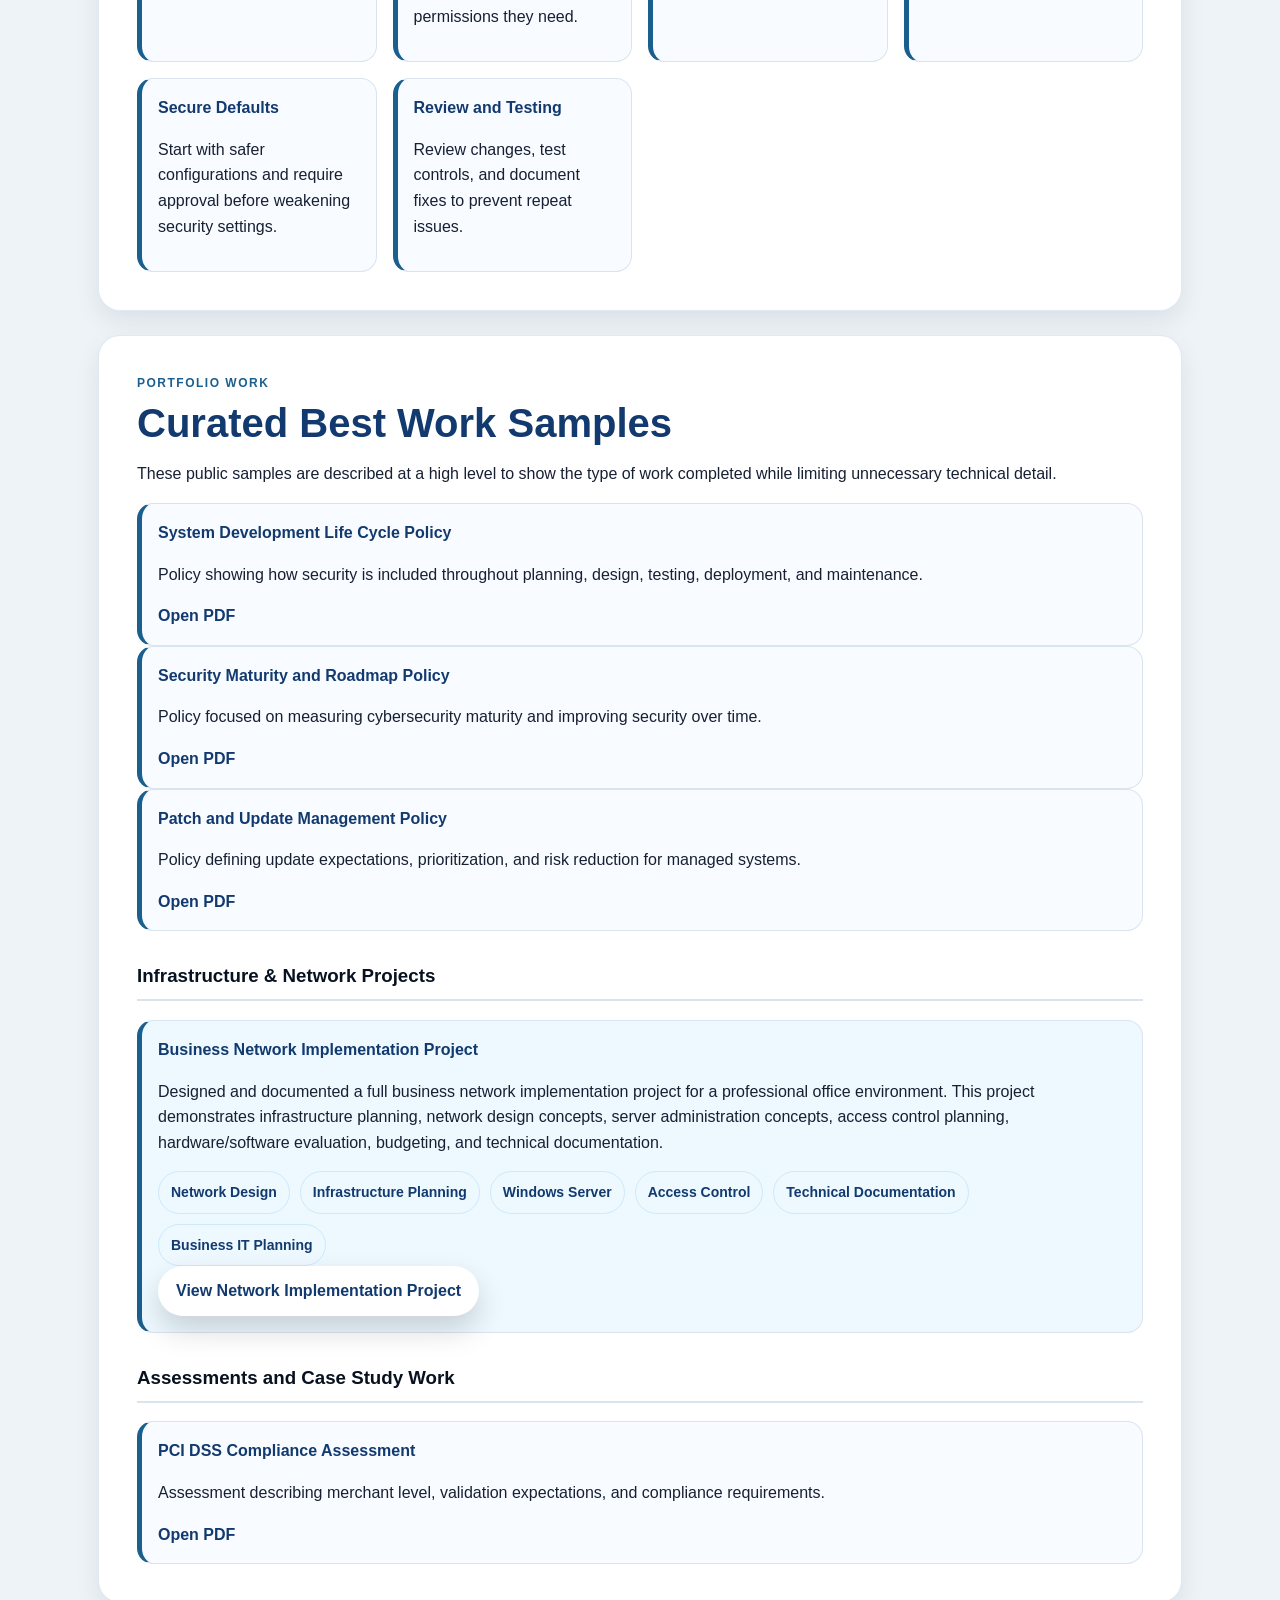
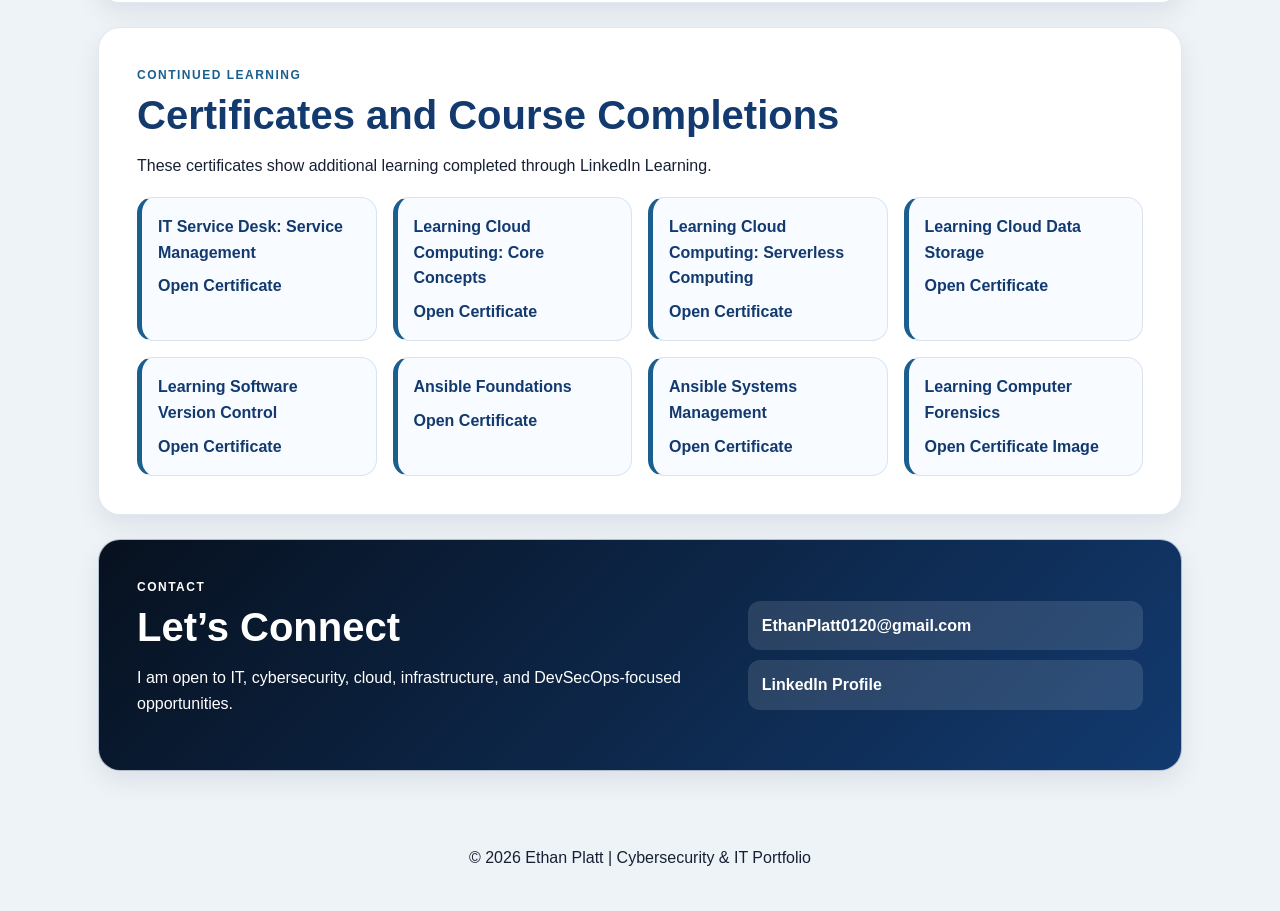
==== commit 06d2ed0e: "Update index.html" ====
--- a/index.html
+++ b/index.html
@@ -226,6 +226,30 @@
         </article>
       </div>
 
+      <h3>Infrastructure & Network Projects</h3>
+<div class="portfolio-grid">
+  <article class="mini-card featured">
+    <h4>Business Network Implementation Project</h4>
+    <p>
+      Designed and documented a full business network implementation project for a professional office environment.
+      This project demonstrates infrastructure planning, network design concepts, server administration concepts,
+      access control planning, hardware/software evaluation, budgeting, and technical documentation.
+    </p>
+
+    <div class="skill-cloud">
+      <span>Network Design</span>
+      <span>Infrastructure Planning</span>
+      <span>Windows Server</span>
+      <span>Access Control</span>
+      <span>Technical Documentation</span>
+      <span>Business IT Planning</span>
+    </div>
+
+    <a class="btn primary" href="EPlatt_Milestone4_wk4.pdf" target="_blank">
+      View Network Implementation Project
+    </a>
+  </article>
+</div>
       <h3>Assessments and Case Study Work</h3>
       <div class="portfolio-grid">
         <article class="mini-card">
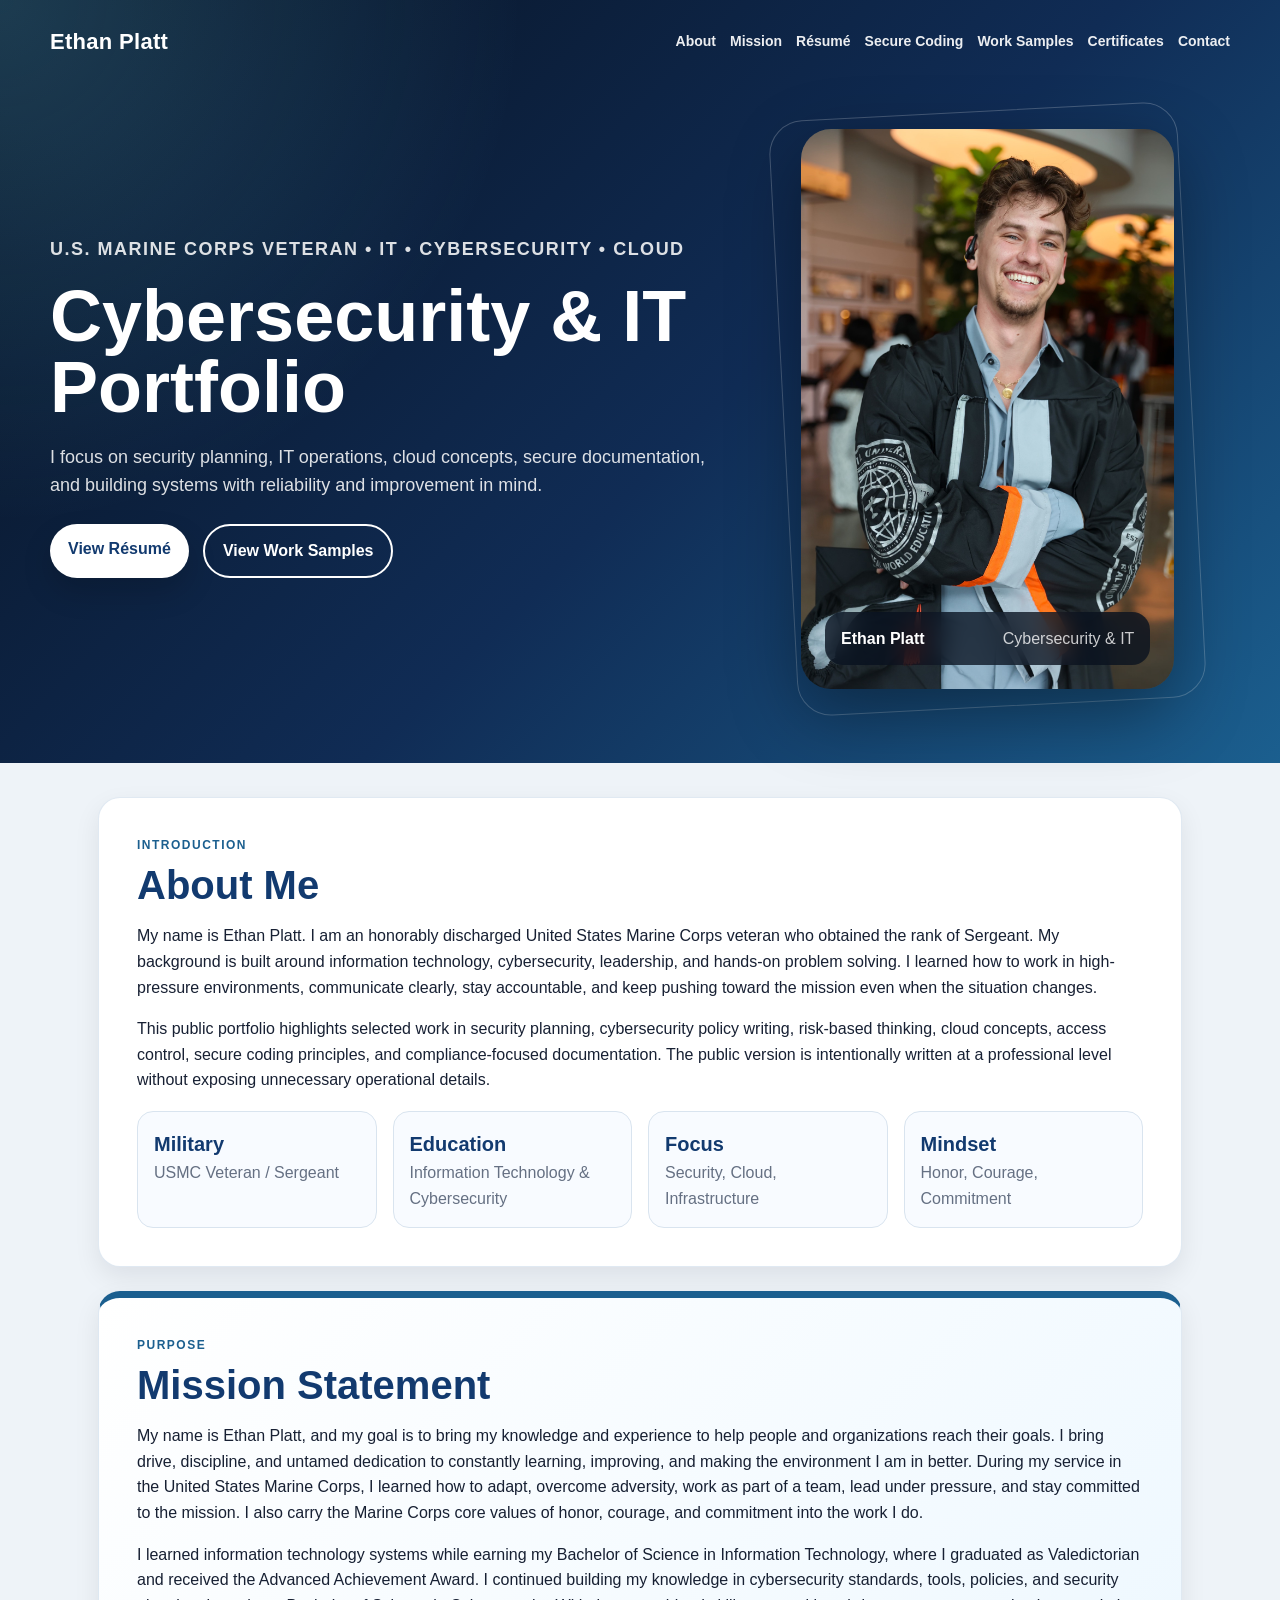
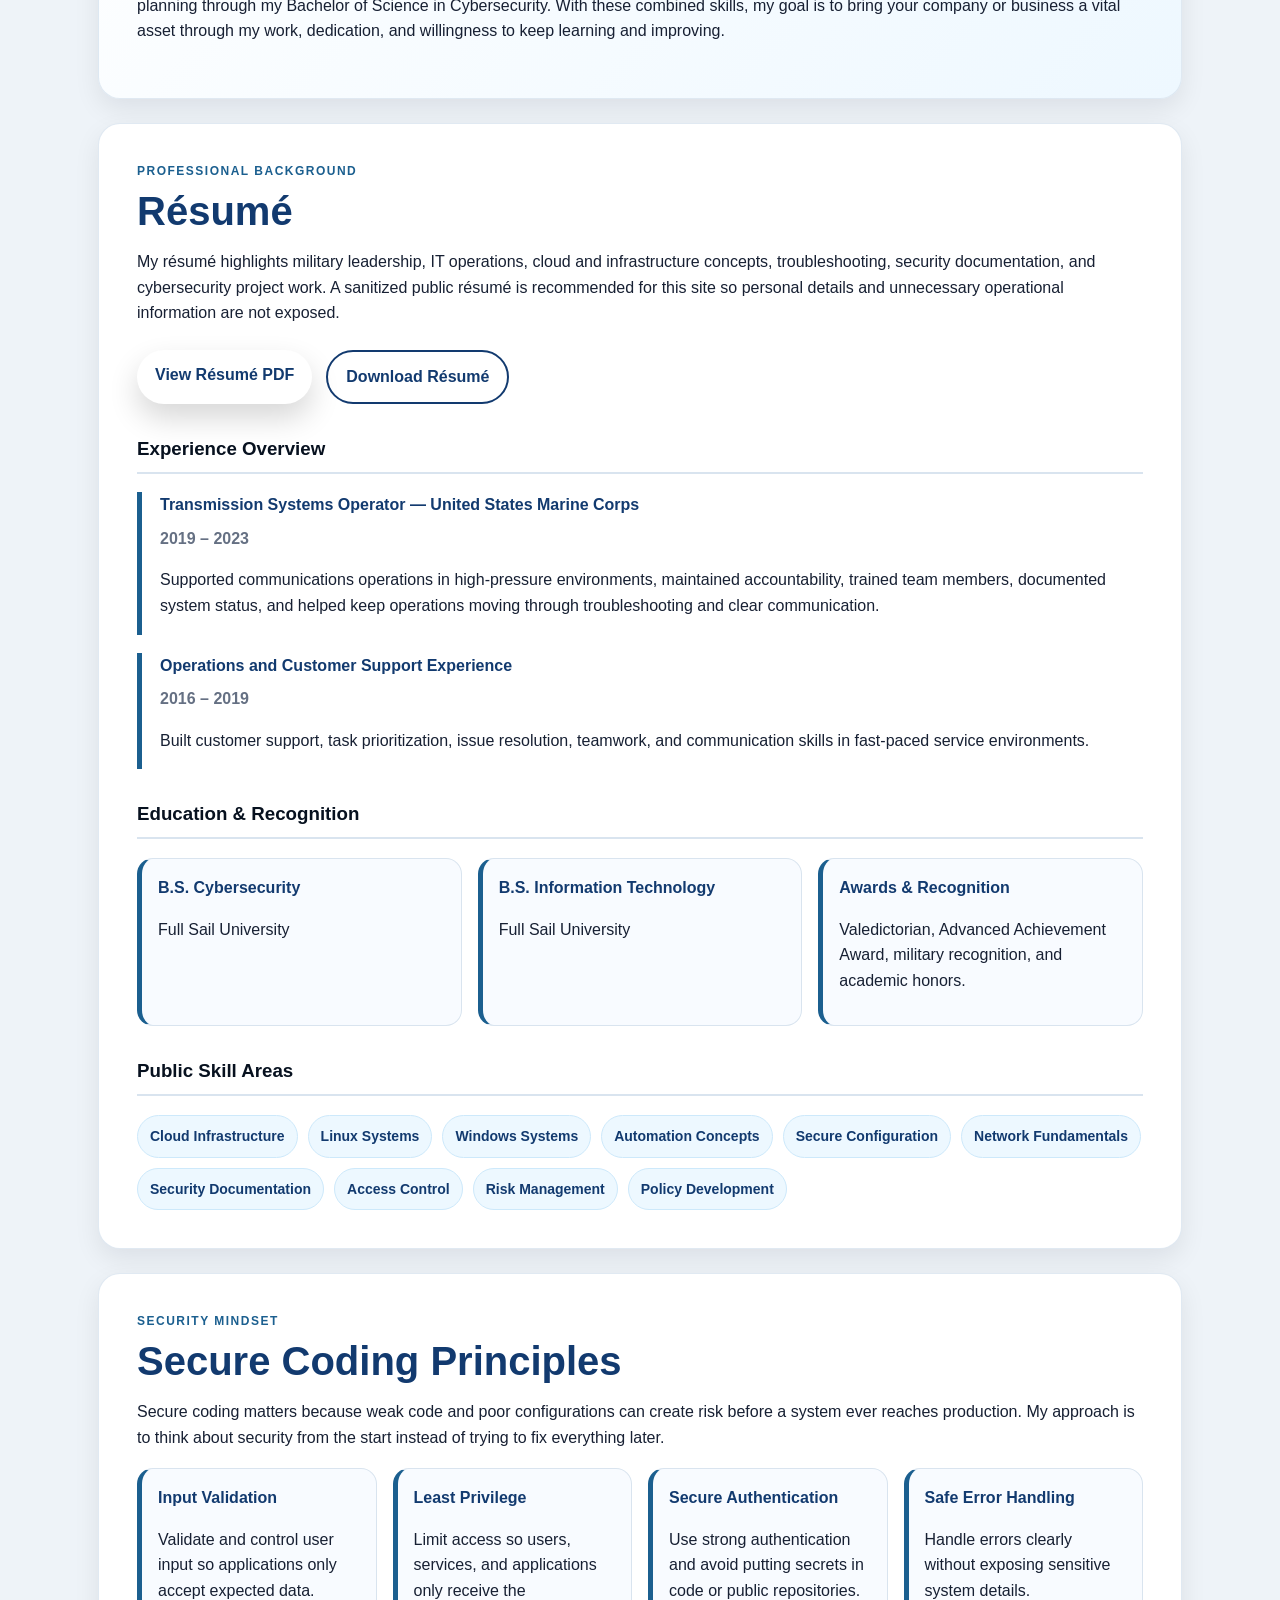
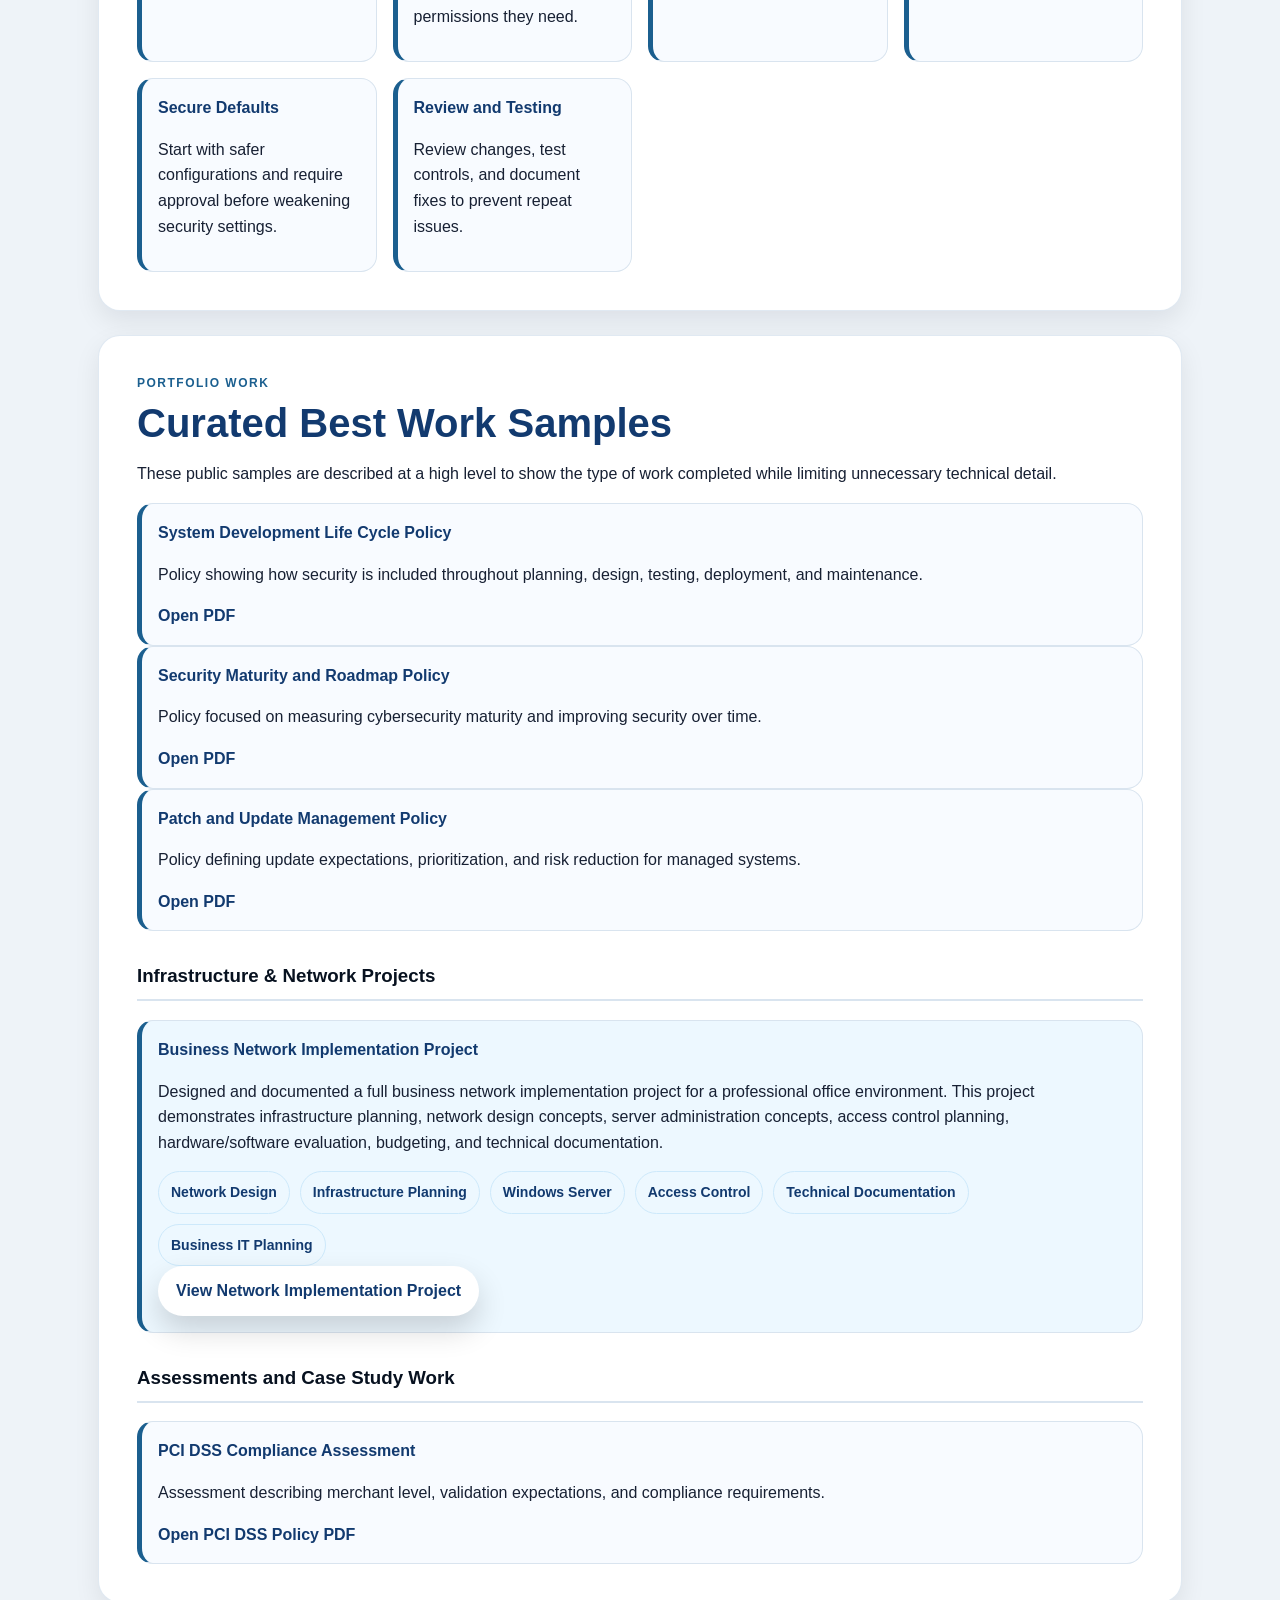
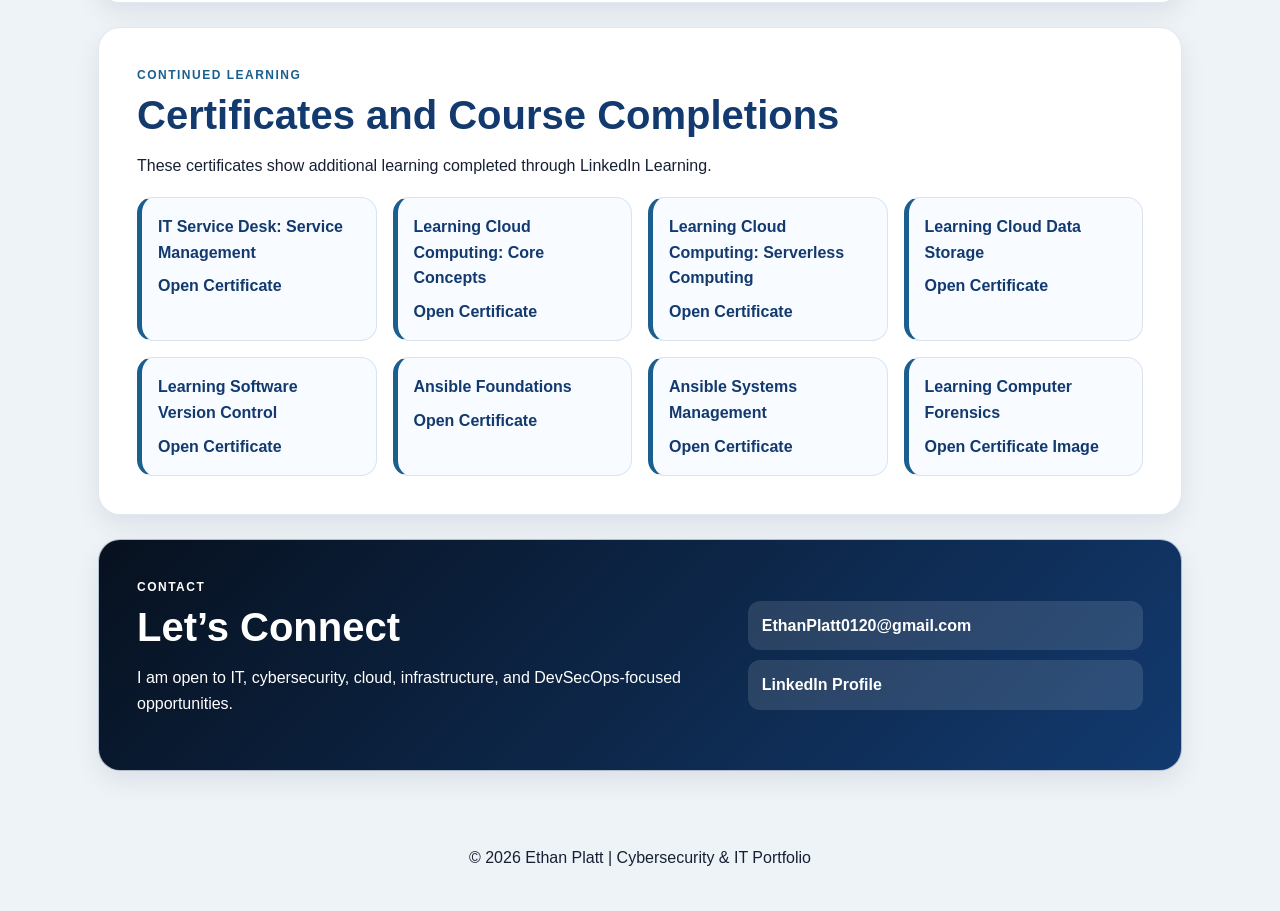
==== commit bffcda23: "Update index.html" ====
--- a/index.html
+++ b/index.html
@@ -255,7 +255,7 @@
         <article class="mini-card">
           <h4>PCI DSS Compliance Assessment</h4>
           <p>Assessment describing merchant level, validation expectations, and compliance requirements.</p>
-          <a href="PlattEthan_Assignment3.pdf" target="_blank">Open PDF</a>
+          <a href="Group2_PCI_DSS_Policy.pdf" target="_blank">Open PCI DSS Policy PDF</a>
         </article>
       </div>
     </section>
